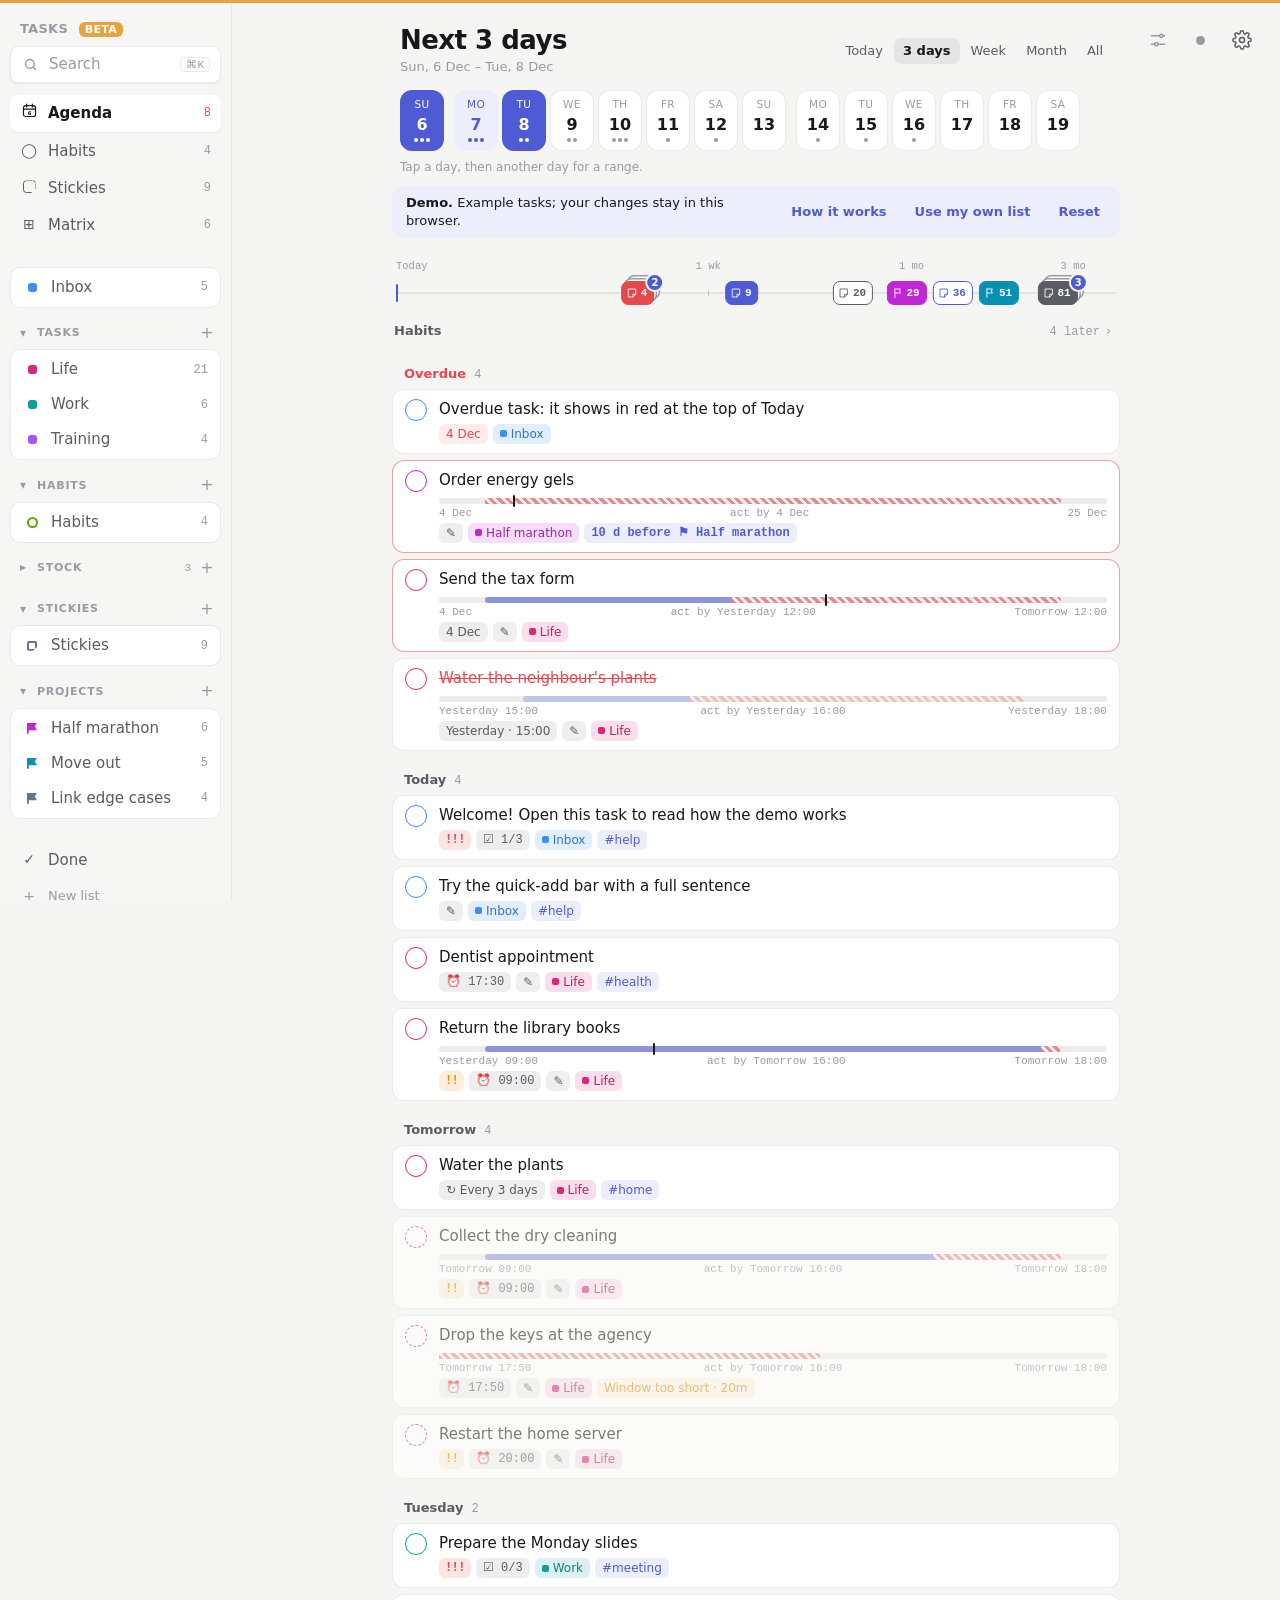
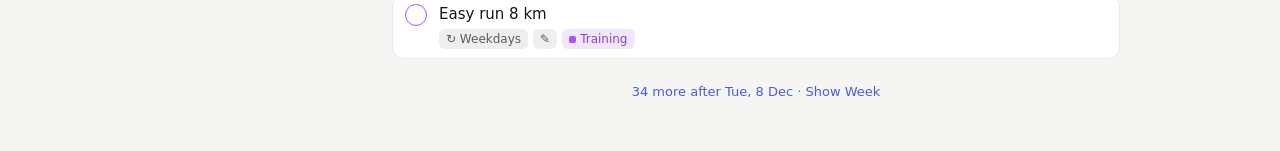
==== beta/index.html @ 31ac44e3 "Deploy beta 2026-10-17T10:36Z" ====
<!doctype html>
<html lang="en">
<head>
<meta charset="utf-8">
<meta name="viewport" content="width=device-width, initial-scale=1, maximum-scale=1, user-scalable=no, viewport-fit=cover, interactive-widget=resizes-content">
<title>Tasks</title>
<meta name="theme-color" content="#ffffff" media="(prefers-color-scheme: light)">
<meta name="theme-color" content="#111113" media="(prefers-color-scheme: dark)">
<meta name="apple-mobile-web-app-capable" content="yes">
<meta name="apple-mobile-web-app-status-bar-style" content="default">
<meta name="apple-mobile-web-app-title" content="Tasks beta">
<meta name="tasks-channel" content="beta">
<link rel="manifest" href="manifest.webmanifest">
<link rel="icon" href="icon.svg" type="image/svg+xml">
<link rel="apple-touch-icon" href="icon-180.png">
<script>try { const t = JSON.parse(localStorage.getItem('tasks.theme')); if (t === 'light' || t === 'dark') document.documentElement.dataset.theme = t; } catch {}</script>
<link rel="stylesheet" href="style.css">
</head>
<body>
<div class="app">
  <aside class="nav" id="nav"></aside>
  <main>
    <header class="top">
      <div class="titles">
        <button class="back-lists" id="backLists" hidden>‹ Lists</button>
        <button class="back-lists back-any" id="backSettings" hidden>‹ Back</button>
        <h1 id="viewTitle">Agenda</h1>
        <div class="sub" id="viewSub"></div>
      </div>
      <div class="view-tools" id="viewTools"></div>
      <div class="top-actions">
        <button class="icon-btn pv" id="optsBtn" title="View options" aria-label="View options" aria-haspopup="dialog" aria-expanded="false"><svg viewBox="0 0 24 24" width="20" height="20" fill="none" stroke="currentColor" stroke-width="1.8" stroke-linecap="round" stroke-linejoin="round"><path d="M4 7h10M18 7h2M4 17h4M12 17h8"/><circle cx="16" cy="7" r="2"/><circle cx="10" cy="17" r="2"/></svg></button>
        <button class="icon-btn sync" id="syncBtn" title="Sync now" aria-label="Sync"><span class="dot"></span></button>
        <button class="icon-btn" id="settingsBtn" title="Settings" aria-label="Settings">
          <svg viewBox="0 0 24 24" width="20" height="20" fill="none" stroke="currentColor" stroke-width="1.8" stroke-linecap="round"><circle cx="12" cy="12" r="3"/><path d="M19.4 15a1.7 1.7 0 0 0 .3 1.8l.1.1a2 2 0 1 1-2.8 2.8l-.1-.1a1.7 1.7 0 0 0-1.8-.3 1.7 1.7 0 0 0-1 1.5V21a2 2 0 1 1-4 0v-.1a1.7 1.7 0 0 0-1.1-1.5 1.7 1.7 0 0 0-1.8.3l-.1.1a2 2 0 1 1-2.8-2.8l.1-.1a1.7 1.7 0 0 0 .3-1.8 1.7 1.7 0 0 0-1.5-1H3a2 2 0 1 1 0-4h.1a1.7 1.7 0 0 0 1.5-1.1 1.7 1.7 0 0 0-.3-1.8l-.1-.1a2 2 0 1 1 2.8-2.8l.1.1a1.7 1.7 0 0 0 1.8.3h0a1.7 1.7 0 0 0 1-1.5V3a2 2 0 1 1 4 0v.1a1.7 1.7 0 0 0 1 1.5 1.7 1.7 0 0 0 1.8-.3l.1-.1a2 2 0 1 1 2.8 2.8l-.1.1a1.7 1.7 0 0 0-.3 1.8v0a1.7 1.7 0 0 0 1.5 1H21a2 2 0 1 1 0 4h-.1a1.7 1.7 0 0 0-1.5 1z"/></svg>
        </button>
      </div>
      <div class="day-strip" id="dayStrip" hidden></div>
      <div class="view-opts" id="viewOpts" role="dialog" aria-label="View options" hidden></div>
    </header>
    <div class="demo-bar" id="demoBar" hidden>
      <span class="grow"><b>Demo.</b> Example tasks; your changes stay in this browser.</span>
      <button type="button" id="demoHelp">How it works</button>
      <button type="button" id="demoConnect">Use my own list</button>
      <button type="button" id="demoReset">Reset</button>
    </div>
    <section class="list" id="list"></section>
    <!-- Settings page (story S9): one scroll, grouped cards; it replaced the settings sheet. -->
    <section class="settings-page" id="settings" hidden>
      <form id="settingsForm" autocomplete="off">
        <div class="set-group">
          <h2>Appearance</h2>
          <div class="set-card"><div class="set-row"><span>Theme</span>
            <div class="prio-pick" id="themePick">
              <button type="button" data-theme="auto">Auto</button>
              <button type="button" data-theme="light">Light</button>
              <button type="button" data-theme="dark">Dark</button>
            </div></div></div>
        </div>
        <div class="set-group">
          <h2>GitHub connection</h2>
          <div class="set-card">
            <div class="fields">
              <label><span>Token</span><input id="sToken" type="password" placeholder="github_pat_…" autocomplete="off"></label>
              <label><span>Repository</span><input id="sRepo" placeholder="owner/repo"></label>
              <label><span>Branch</span><input id="sBranch" placeholder="main"></label>
              <label><span>File</span><input id="sPath" placeholder="Tasks.md"></label>
            </div>
            <button type="submit" class="set-row set-save">Save and sync</button>
          </div>
          <p class="muted small" id="sStatus"></p>
          <p class="set-foot">A fine-grained token with <b>Contents: Read and write</b> on one repository. It stays in this browser. <button type="button" class="link" id="sHelp">Setup steps ›</button></p>
        </div>
        <div class="set-group">
          <h2>Help</h2>
          <div class="set-card"><button type="button" class="set-row" id="sHowTo"><span>How it works</span><span class="set-note">Views, quick add, file format, reminders ›</span></button></div>
        </div>
        <div class="set-group">
          <h2>Maintenance</h2>
          <div class="set-card"><button type="button" class="set-row" id="clearDoneBtn"><span>Clear done tasks older than 30 days</span></button></div>
        </div>
        <div class="set-group">
          <h2>Beta features</h2>
          <div class="set-card" id="flagList"></div>
          <p class="set-foot">Switches for features in test. They stay in this browser.</p>
        </div>
        <div class="set-group">
          <h2>About</h2>
          <div class="set-card"><div class="set-row"><span>Version</span><span class="set-note mono"><span id="appVersion">beta · 2026-10-17 12:36 · 1cccd76</span></span></div></div>
        </div>
      </form>
    </section>
    <!-- How it works (story S6): a page since 2026-10-10; the dialog with a blurred backdrop lagged on the iPhone. -->
    <section class="help-page" id="help" hidden>
    <p>Tasks is a small task app built on one markdown file in a GitHub repository. It has no server and no account: the page talks to GitHub directly. Phone reminders come from a GitHub Action and <a href="https://ntfy.sh" target="_blank" rel="noopener">ntfy</a>, a free push service.</p>

    <h3>The demo</h3>
    <p>Without a token, the app shows example tasks. Each task shows one feature, and some explain it in their notes. Your changes stay in this browser. The demo starts again each day, or at once with Reset.</p>
    <ul>
      <li><b>Views.</b> Agenda and Matrix (urgent × important). Agenda shows Today, 3 days, Week, Month or All; tap a day of the strip to see that day, then a later day for a range. Each list also has List, Board, Lanes and Matrix views, with sections.</li>
      <li><b>Quick add.</b> Type a sentence: <code>Call the bank tomorrow 9am every week #money !1 @Life</code>. The parser reads dates, times, repeats, tags, priority and the list, in English or French.</li>
      <li><b>Repeats.</b> <code>day</code>, <code>weekday</code>, <code>week</code>, <code>month</code>, <code>year</code>, <code>3d</code>, <code>2w</code>, <code>mon,thu</code>, <code>1mon</code> (first Monday), <code>-1fri</code> (last Friday), <code>1wd</code> (first office day of the month, Monday to Friday). A deadline <code>by:</code> moves with the date. Completing a repeating task moves it to its next date.</li>
      <li><b>Tasks.</b> Notes, checklists, priority, tags, and an In progress state.</li>
      <li><b>Keyboard.</b> <kbd>n</kbd> adds a task, <kbd>1</kbd>–<kbd>4</kbd> change the view, the arrows move through the open panel.</li>
    </ul>

    <h3>The file format</h3>
    <p>Each <code>## heading</code> is a list, and each <code>### heading</code> is a section. One task per line, every token optional except the title:</p>
    <pre>- [ ] Title due:2026-10-20 at:18:00 every:week !1 #tag ^id
  A note line, indented by two spaces
  - [ ] A checklist item</pre>
    <p>A done task reads <code>- [x] … done:2026-10-20</code>, a task in progress reads <code>- [/] …</code>. You can edit the file by hand, in Obsidian, or with an AI agent: the app keeps every line it does not change.</p>
    <p>A heading can end with a type. <code>## Habits ~habits</code> is a habits list: each habit repeats, a missed one never goes overdue, <code>streak:5</code> counts the check-ins in a row and a note line <code>✓ 2026-10-19 2026-10-20</code> logs them (<code>streak:off</code> keeps only the reminder). <code>## Groceries ~stock</code> is a stock list: open = to buy, checked = in stock.</p>
    <p>The sliders button at the top right opens View options: group a list by section, tag, priority or date, sort it, show empty sections and the tasks done this week, hide chips and the create buttons (the search ⌘K still creates tasks, lists and sections), show note lines, set the density. The address bar keeps the view, so a reload or a link opens the same list or task (<code>#list/work/board</code>, <code>#agenda/week</code>).</p>

    <h3>Use your own list</h3>
    <ol>
      <li>Create a <b>private</b> repository on GitHub, for example <code>my-tasks</code>.</li>
      <li>Add a file <code>Tasks.md</code> at its root. Start from the <a href="demo.md" target="_blank" rel="noopener">demo file</a>, or from one line: <code>## Inbox</code>.</li>
      <li>Create a <a href="https://github.com/settings/personal-access-tokens/new" target="_blank" rel="noopener">fine-grained token</a>. Under Repository access, pick <b>Only select repositories</b> and choose that one repository. Under Permissions, set <b>Contents: Read and write</b>.</li>
      <li>Open Settings here. Paste the token, then type <code>owner/my-tasks</code>, the branch <code>main</code> and the file <code>Tasks.md</code>.</li>
    </ol>
    <p>The token stays in this browser and goes only to GitHub. Each change is one commit in your repository, so you keep the full history. On a phone, use Share → Add to Home Screen to install the app.</p>

    <h3>Phone reminders</h3>
    <p>A task with a time sends a notification at that time. A task with a date and no time shows in a morning digest at 08:00. Set them up once:</p>
    <ol>
      <li>Install the ntfy app on your phone. Subscribe to a long random topic name, such as <code>tasks-7f3a91c2e8</code>. Anyone who knows the name can read it, so keep it secret.</li>
      <li>Copy the folder <a href="https://github.com/alexisdelabre/tasks/tree/main/reminders" target="_blank" rel="noopener"><code>reminders/</code></a> of the code repository into your repository. Move <code>reminders/tasks-reminders.yml</code> to <code>.github/workflows/</code>.</li>
      <li>In your repository, open Settings → Secrets and variables → Actions. Add the secret <code>NTFY_TOPIC</code> with your topic name.</li>
    </ol>
    <p>The Action runs after each change to <code>Tasks.md</code> and every 6 hours. It schedules each reminder in ntfy up to 3 days ahead. Change the time zone and the digest hour in the workflow file.</p>

    <h3>Code</h3>
    <p>The code is public at <a href="https://github.com/alexisdelabre/tasks" target="_blank" rel="noopener">github.com/alexisdelabre/tasks</a>: static files, no build. Fork it to host your own copy on GitHub Pages.</p>
    </section>
    <form class="add" id="addForm" autocomplete="off">
      <div class="add-row">
        <span class="plus">+</span>
        <input id="addInput" placeholder="Add a task…" enterkeyhint="done">
        <button type="submit" class="add-go" id="addGo" aria-label="Add">↵</button>
      </div>
      <div class="chips preview" id="addPreview"></div>
    </form>
    <nav class="tabbar" id="tabbar" aria-label="Views"></nav>
    <button class="fab" id="fab" aria-label="Search" title="Search (/ or ⌘K)"><svg viewBox="0 0 24 24" width="22" height="22" fill="none" stroke="currentColor" stroke-width="2.2" stroke-linecap="round"><circle cx="11" cy="11" r="7"/><path d="m20 20-3.5-3.5"/></svg></button>
  </main>
</div>

<!-- Command palette (story L25, round 1 choice B): one search over every list; on the phone the round button opens it. -->
<dialog id="palette" class="palette" aria-label="Search">
  <div class="pal-head"><svg viewBox="0 0 24 24" width="18" height="18" fill="none" stroke="currentColor" stroke-width="2.2" stroke-linecap="round"><circle cx="11" cy="11" r="7"/><path d="m20 20-3.5-3.5"/></svg><input id="palInput" placeholder="Search tasks and lists" autocomplete="off" autocapitalize="off" spellcheck="false" enterkeyhint="go"><button type="button" class="pal-cancel" id="palCancel">Cancel</button></div>
  <div class="pal-list" id="palList" role="listbox"></div>
  <div class="pal-foot"><span><kbd>↑</kbd><kbd>↓</kbd> move</span><span><kbd>↵</kbd> open</span><span><kbd>esc</kbd> close</span><span class="grow"></span><span>Done tasks come last</span></div>
</dialog>
<dialog id="sheet" class="sheet">
  <form method="dialog" id="sheetForm">
    <div class="sheet-nav">
      <button type="submit" value="save" class="back">‹ Back</button>
      <span class="grow"></span>
      <button type="submit" value="save" class="x" aria-label="Close" title="Close (Esc)">×</button>
    </div>
    <div class="sheet-head">
      <button type="button" class="check big" id="sheetCheck" aria-label="Complete"></button>
      <textarea id="fTitle" rows="1" class="title-input" placeholder="Task"></textarea>
    </div>
    <textarea id="fNotes" rows="4" placeholder="Notes"></textarea>
    <div class="checklist" id="fChecklist"></div>
    <div class="fields" id="dlBlock" hidden>
      <label id="byRow"><span>Deadline</span><div class="by-in"><input type="date" id="fBy" aria-label="Deadline date"><input type="time" id="fByAt" aria-label="Deadline time"></div></label>
      <div id="linkRows" class="link-rows" aria-label="Links"></div>
      <label id="firmRow"><span>Type</span><div class="prio-pick" id="fFirm"><button type="button" data-f="1">Firm</button><button type="button" data-f="0">Best effort</button></div></label>
      <label id="marginRow"><span>Margin</span><div class="prio-pick" id="fMargin"></div></label>
      <label id="estRow"><span>Estimate</span><div class="prio-pick" id="fEst"></div></label>
      <p class="lead-hint" id="winHint"></p>
    </div>
    <details class="more" id="moreFields">
    <summary>Details: date, reminder, repeat, list, section</summary>
    <div class="quick-dates">
      <button type="button" data-date="0">Today</button>
      <button type="button" data-date="1">Tomorrow</button>
      <button type="button" data-date="nextweek">Next week</button>
      <button type="button" data-date="">No date</button>
    </div>
    <div class="fields">
      <label id="startRow"><span>Date</span><input type="date" id="fDue"></label>
      <label><span>Reminder</span><input type="time" id="fAt"></label>
      <label id="fixedRow"><span>Start</span><div class="prio-pick" id="fFixed"><button type="button" data-x="0">Anytime</button><button type="button" data-x="1">Not before</button><small class="row-hint" id="fFixedHint"></small></div></label>
      <label><span>Repeat</span>
        <select id="fEvery">
          <option value="">Never</option><option value="day">Daily</option><option value="weekday">Weekdays</option>
          <option value="week">Weekly</option><option value="2w">Every 2 weeks</option><option value="month">Monthly</option>
          <option value="year">Yearly</option><option value="custom">Custom…</option>
        </select>
      </label>
      <label class="custom-every" id="customEveryRow" hidden><span>Rule</span><input id="fEveryCustom" placeholder="3d · mon,thu · 1mon · -1fri · 1wd"></label>
      <label><span>List</span><select id="fList"></select></label>
      <label><span>Section</span><select id="fGroup"></select></label>
      <label id="streakRow" hidden><span>Streak</span>
        <div class="prio-pick" id="fStreak"><button type="button" data-on="1">Count</button><button type="button" data-on="0">Reminder only</button></div>
      </label>
      <label><span>Status</span>
        <div class="prio-pick" id="fState"><button type="button" data-s="0">To do</button><button type="button" data-s="1">In progress</button></div>
      </label>
      <label><span>Priority</span>
        <div class="prio-pick" id="fPrio">
          <button type="button" data-p="1" class="p1">High</button><button type="button" data-p="2" class="p2">Med</button>
          <button type="button" data-p="3" class="p3">Low</button><button type="button" data-p="0">None</button>
        </div>
      </label>
      <label><span>Tags</span><input id="fTags" placeholder="admin, money"></label>
    </div>
    </details>
    <div class="sheet-foot">
      <button type="button" class="danger" id="deleteBtn">Delete</button>
      <span class="grow"></span>
      <button type="submit" class="primary save-btn" value="save">Done</button>
      <button type="button" class="primary complete-btn" id="completeBtn">Mark as done ✓</button>
    </div>
  </form>
</dialog>

<dialog id="newList" class="sheet new-list">
  <form method="dialog">
    <h2>New list</h2>
    <input id="nlName" class="nl-name" placeholder="List name" autocomplete="off" enterkeyhint="done">
    <div class="nl-types" id="nlTypes"></div>
    <div class="sheet-foot"><span class="grow"></span><button type="submit" value="cancel">Cancel</button><button type="submit" class="primary" value="create">Create</button></div>
  </form>
</dialog>

<div class="toast" id="toast" role="status" hidden><span class="tic" id="toastIcon"></span><div class="ttx"><div class="ta" id="toastText"></div><div class="tb" id="toastDetail"></div></div><button id="toastUndo">Undo</button><span class="tbar" id="toastBar"></span></div>

<script type="module" src="app.js"></script>
</body>
</html>
---- beta/style.css ----
:root {
  --bg: #ffffff;
  --bg2: #f6f6f4;
  --bg3: #ececea;
  --ink: #18181b;
  --ink2: #5b5b63;
  --ink3: #9a9aa2;
  --line: #e8e8e6;
  --accent: #4f5bd5;
  --accent-soft: #eceefc;
  --red: #e5484d;
  --red-soft: #fdecec;
  --amber: #e2900b;
  --amber-soft: #fdf3e2;
  --blue: #3e8ef7;
  --green: #2f9e5b;
  --shadow: 0 10px 40px rgba(20, 20, 30, .14), 0 2px 8px rgba(20, 20, 30, .06);
  --r: 12px;
  --mono: ui-monospace, "SF Mono", Menlo, monospace;
  --glass: rgba(255, 255, 255, .72);
  --glass-edge: rgba(0, 0, 0, .08);
  --glass-hi: rgba(0, 0, 0, .06);
  /* Task tiles (Visual Language, variant X): each task is a --surf tile with a thin --bd border on the --well page. List color lives only in the circle and the list chip. */
  --well: #f5f5f4; --surf: #ffffff; --bd: rgba(24, 24, 27, .09); --chip: rgba(24, 24, 27, .07); --hov: color-mix(in srgb, var(--ink) 6%, var(--surf));
  color-scheme: light dark;
}
/* Theme: Auto follows the system; the Appearance switch in settings sets data-theme="light" or "dark" on <html>. */
:root[data-theme="light"] { color-scheme: light; }
@media (prefers-color-scheme: dark) {
  :root:not([data-theme="light"]) {
    --bg: #111113; --bg2: #19191c; --bg3: #232327; --ink: #ededef; --ink2: #a6a6ad; --ink3: #6b6b73; --line: #26262b;
    --accent: #8b93ff; --accent-soft: #23253f; --red: #ff6b6f; --red-soft: #3a1d1f; --amber: #f5b13d; --amber-soft: #3a2c14;
    --shadow: 0 10px 40px rgba(0, 0, 0, .5);
    --glass: rgba(36, 36, 40, .66); --glass-edge: rgba(255, 255, 255, .12); --glass-hi: rgba(255, 255, 255, .1);
    --well: #111113; --surf: #1b1b1e; --bd: rgba(237, 237, 239, .11); --chip: rgba(237, 237, 239, .1); --hov: color-mix(in srgb, var(--ink) 10%, var(--surf));
  }
}
:root[data-theme="dark"] {
    --bg: #111113; --bg2: #19191c; --bg3: #232327; --ink: #ededef; --ink2: #a6a6ad; --ink3: #6b6b73; --line: #26262b;
    --accent: #8b93ff; --accent-soft: #23253f; --red: #ff6b6f; --red-soft: #3a1d1f; --amber: #f5b13d; --amber-soft: #3a2c14;
    --shadow: 0 10px 40px rgba(0, 0, 0, .5);
    --glass: rgba(36, 36, 40, .66); --glass-edge: rgba(255, 255, 255, .12); --glass-hi: rgba(255, 255, 255, .1);
    --well: #111113; --surf: #1b1b1e; --bd: rgba(237, 237, 239, .11); --chip: rgba(237, 237, 239, .1); --hov: color-mix(in srgb, var(--ink) 10%, var(--surf));
  color-scheme: dark;
}
* { box-sizing: border-box; }
html, body { margin: 0; height: 100%; }
/* No zoom (story V28): no double-tap zoom; the pinch is blocked in app.js. */
html { touch-action: manipulation; }
/* Hover only where a real pointer hovers (story V30): on a touch screen, iOS keeps :hover on the last tapped or scrolled row. */
body {
  background: var(--well); color: var(--ink);
  font: 15px/1.4 -apple-system, BlinkMacSystemFont, "Inter", "Segoe UI", system-ui, sans-serif;
  -webkit-font-smoothing: antialiased; -webkit-tap-highlight-color: transparent;
}
button { font: inherit; color: inherit; background: none; border: 0; cursor: pointer; padding: 0; }
input, select, textarea { font: inherit; color: inherit; }
a { color: var(--accent); }

.app { display: grid; grid-template-columns: 232px 1fr; min-height: 100dvh; }
main { display: flex; flex-direction: column; min-width: 0; max-width: 760px; width: 100%; margin: 0 auto; position: relative; }

/* ---------- nav ---------- */
.nav { background: var(--bg2); border-right: 1px solid var(--line); padding: 20px 10px; display: flex; flex-direction: column; gap: 2px; position: sticky; top: 0; height: 100dvh; overflow-y: auto; }
.nav .brand { font-weight: 650; font-size: 13px; letter-spacing: .02em; color: var(--ink3); text-transform: uppercase; padding: 0 10px 10px; }
.nav .sep { height: 1px; background: var(--line); margin: 10px 10px; }
.nav button { display: flex; align-items: center; gap: 10px; padding: 7px 10px; border-radius: 8px; text-align: left; color: var(--ink2); white-space: nowrap; }
@media (hover: hover) { .nav button:hover { background: var(--bg3); } }
.nav button.on { background: var(--bg); color: var(--ink); font-weight: 560; box-shadow: 0 1px 2px rgba(0,0,0,.06); }
.nav .ico { width: 18px; text-align: center; flex: none; font-size: 14px; }
.nav .swatch { width: 9px; height: 9px; border-radius: 3px; margin: 0 4.5px; flex: none; }
.nav .count { margin-left: auto; font: 12px var(--mono); color: var(--ink3); }
.nav .count.late { color: var(--red); }
.nav .newlist { color: var(--ink3); font-size: 13px; }
/* Desktop add button (variant B): a quiet white tile under the brand; the floating button is phone-only. */
.nav .add-task { background: var(--surf); border: 1px solid var(--bd); box-shadow: 0 1px 2px rgba(0,0,0,.05); color: var(--ink); font-weight: 560; margin-bottom: 10px; }
@media (hover: hover) { .nav .add-task:hover { background: var(--hov); } }
.nav .add-task .ico { color: var(--accent); font-size: 17px; line-height: 1; }
.nav .add-task kbd { margin-left: auto; font: 11px var(--mono); color: var(--ink3); border: 1px solid var(--bd); border-radius: 4px; padding: 0 5px; }

/* ---------- header ---------- */
.top { display: flex; align-items: center; gap: 6px; padding: 26px 24px 10px; position: sticky; top: 0; background: var(--well); z-index: 5; }
.titles { flex: 1; min-width: 0; }
.top-actions { display: flex; align-items: center; gap: 6px; }
/* Computer: sync and settings sit at the right edge of the window in every view; in a list, the title and the view switch sit in the center of the column. */
@media (min-width: 761px) {
  .top-actions { position: fixed; top: 22px; right: 20px; z-index: 7; }
  /* The divider sits on the center line: a longer title grows to the left, the view switch never moves. */
  main.centered .top { display: grid; grid-template-columns: minmax(0, 1fr) minmax(0, 1fr); column-gap: 0; align-items: center; }
  main.centered .titles { text-align: right; padding-right: 16px; }
  main.centered .view-tools { justify-content: flex-start; padding-left: 16px; border-left: 1px solid var(--bd); align-self: stretch; }
  main.centered .day-strip { grid-column: 1 / -1; }
  /* A list with no view switch (stock, habits, stickies): title and subtitle sit in the middle, no divider. */
  main.centered.no-tools .top { grid-template-columns: minmax(0, 1fr); }
  main.centered.no-tools .titles { text-align: center; padding-right: 0; }
}
h1 { font-size: 26px; line-height: 1.15; margin: 0; font-weight: 700; letter-spacing: -.02em; }
.sub { color: var(--ink3); font-size: 13px; margin-top: 2px; }
.icon-btn { width: 36px; height: 36px; border-radius: 10px; display: grid; place-items: center; color: var(--ink2); }
@media (hover: hover) { .icon-btn:hover { background: var(--bg2); } }
.sync .dot { width: 9px; height: 9px; border-radius: 50%; background: var(--green); transition: background .2s; }
.sync.pending .dot { background: var(--amber); animation: pulse 1s infinite; }
.sync.error .dot { background: var(--red); }
.sync.off .dot { background: var(--ink3); }
@keyframes pulse { 50% { opacity: .35; } }

/* ---------- list ---------- */
.list { flex: 1; padding: 4px 16px 32px; }
.group { margin-top: 14px; }
.group-h { display: flex; align-items: baseline; gap: 8px; padding: 6px 12px; font-size: 13px; font-weight: 620; color: var(--ink2); }
.group-h .n { font: 12px var(--mono); color: var(--ink3); font-weight: 400; }
.group-h.late { color: var(--red); }
.group-h .swatch { width: 8px; height: 8px; border-radius: 3px; align-self: center; }
.empty { text-align: center; color: var(--ink3); padding: 60px 20px; }
.empty .big { font-size: 34px; margin-bottom: 8px; }

.rows { display: flex; flex-direction: column; gap: 6px; }
.task { display: flex; gap: 12px; align-items: flex-start; padding: 9px 12px; cursor: pointer; position: relative; transition: background .12s; background: var(--surf); border: 1px solid var(--bd); border-radius: 12px; }
@media (hover: hover) { .rows .task:hover { background: var(--hov); } }
.check { flex: none; width: 22px; height: 22px; border-radius: 50%; border: 1.8px solid var(--ink3); margin-top: 0; display: grid; place-items: center; transition: transform .12s, background .15s; position: relative; }
.check::after { content: ""; position: absolute; inset: -9px; }
@media (hover: hover) { .check:hover { transform: scale(1.08); } }
.check.p1 { border-color: var(--red); background: var(--red-soft); }
.check.p2 { border-color: var(--amber); background: var(--amber-soft); }
.check.p3 { border-color: var(--blue); }
/* In a task row the circle shows the list; the priority is the ! chip. The edit sheet keeps the priority colors. */
.task .check { border-color: var(--lc, var(--ink3)); background: none; }
/* In progress (- [/]): the circle is half filled. */
.task .check.doing { background: conic-gradient(var(--lc, var(--ink3)) 0 50%, transparent 0); }
.check.on { background: var(--ink3); border-color: var(--ink3); }
.check.on::before, .check.popping::before { content: ""; width: 10px; height: 5px; border-left: 2px solid #fff; border-bottom: 2px solid #fff; transform: rotate(-45deg) translate(1px, -1px); }
.check.popping { background: var(--lc, var(--green)); border-color: var(--lc, var(--green)); animation: check-pop .35s cubic-bezier(.34,1.56,.64,1); }
.check.big { width: 26px; height: 26px; margin-top: 4px; }
.body { flex: 1; min-width: 0; }
.ttl { word-wrap: break-word; }
.task.done .ttl { color: var(--ink3); text-decoration: line-through; }
.task.leaving { opacity: 0; transform: translateX(14px); transition: opacity .25s, transform .25s; }
.meta { display: flex; flex-wrap: wrap; gap: 5px; margin-top: 4px; }
.meta:empty { display: none; }

.chip { display: inline-flex; align-items: center; gap: 4px; font-size: 12px; line-height: 1; padding: 4px 7px; border-radius: 6px; background: var(--chip); color: var(--ink2); white-space: nowrap; }
.chip.late { color: var(--red); background: var(--red-soft); }
.chip.today { color: var(--green); }
.chip.prio { font-family: var(--mono); font-weight: 700; letter-spacing: -.05em; padding-inline: 6px; color: var(--pc); background: color-mix(in srgb, var(--pc) 15%, transparent); }
.chip.prio.p1 { --pc: var(--red); } .chip.prio.p2 { --pc: var(--amber); } .chip.prio.p3 { --pc: var(--blue); }
.chip.lchip { color: color-mix(in srgb, var(--lc) 78%, var(--ink)); background: color-mix(in srgb, var(--lc) 15%, transparent); }
.chip.lchip .swatch { width: 7px; height: 7px; border-radius: 2px; }
.chip.tag { color: var(--accent); background: var(--accent-soft); }
.chip.mono { font-family: var(--mono); }

/* ---------- add bar ---------- */
/* Most tasks arrive through Claude, so the bar stays hidden behind a floating button. */
.fab { position: fixed; right: max(20px, calc((100vw - 992px) / 2 + 20px)); bottom: calc(20px + env(safe-area-inset-bottom)); z-index: 20; width: 48px; height: 48px; border-radius: 16px; background: var(--accent); color: #fff; font-size: 26px; font-weight: 300; line-height: 1; display: grid; place-items: center; box-shadow: 0 6px 20px rgba(20,20,30,.22); transition: transform .12s; }
.fab:active { transform: scale(.94); }
.fab[hidden] { display: none; }
@media (min-width: 761px) { .fab { display: none; } }
.add:not(.open) { display: none; }
.add { position: sticky; bottom: 0; padding: 10px 16px calc(14px + env(safe-area-inset-bottom)); background: linear-gradient(to bottom, transparent, var(--well) 22%); }
.add-row { display: flex; align-items: center; gap: 8px; background: var(--bg); border: 1px solid var(--line); border-radius: 14px; padding: 4px 6px 4px 14px; box-shadow: 0 4px 18px rgba(20,20,30,.07); }
.add-row:focus-within { border-color: var(--accent); box-shadow: 0 0 0 3px var(--accent-soft); }
.plus { color: var(--accent); font-size: 20px; font-weight: 300; line-height: 1; }
#addInput { flex: 1; border: 0; outline: 0; background: transparent; padding: 10px 0; font-size: 16px; min-width: 0; }
.add-go { width: 34px; height: 34px; border-radius: 10px; background: var(--accent); color: #fff; font-size: 15px; opacity: 0; pointer-events: none; transition: opacity .15s; }
.add.has .add-go { opacity: 1; pointer-events: auto; }
.preview { padding: 6px 4px 0; display: flex; flex-wrap: wrap; gap: 5px; min-height: 0; }
.preview:empty { display: none; }
.preview .chip { background: var(--accent-soft); color: var(--accent); }

/* ---------- sheet ---------- */
dialog.sheet { overflow-y: auto; overscroll-behavior: contain; border: 0; padding: 0; border-radius: 18px; width: min(520px, calc(100vw - 24px)); background: var(--bg); color: var(--ink); box-shadow: var(--shadow); max-height: calc(100dvh - 40px); }
dialog.sheet::backdrop { background: rgba(10, 10, 20, .28); backdrop-filter: blur(2px); }
dialog.sheet form { padding: 18px 18px 14px; display: flex; flex-direction: column; gap: 12px; }
dialog h2 { margin: 0; font-size: 18px; }
.sheet-head { display: flex; gap: 12px; align-items: flex-start; }
.title-input { flex: 1; border: 0; outline: 0; resize: none; font-size: 19px; font-weight: 600; background: transparent; padding: 4px 0; line-height: 1.35; overflow: hidden; }
.quick-dates { display: flex; gap: 6px; flex-wrap: wrap; }
.quick-dates button, .prio-pick button, .sheet-foot button:not(.primary):not(.danger) { padding: 6px 10px; border-radius: 8px; background: var(--bg2); font-size: 13px; color: var(--ink2); }
@media (hover: hover) { .quick-dates button:hover, .prio-pick button:not(:disabled):hover { background: var(--bg3); } }
.quick-dates button.on, .prio-pick button.on { background: var(--accent-soft); color: var(--accent); font-weight: 560; }
.prio-pick button.p1.on { background: var(--red-soft); color: var(--red); }
.prio-pick button.p2.on { background: var(--amber-soft); color: var(--amber); }
.prio-pick { display: flex; gap: 4px; flex-wrap: wrap; }
.fields { display: flex; flex-direction: column; border: 1px solid var(--line); border-radius: var(--r); overflow: hidden; }
.fields label { display: flex; align-items: center; gap: 10px; padding: 8px 12px; min-height: 44px; }
.fields label + label { border-top: 1px solid var(--line); }
.fields label > span { width: 76px; flex: none; font-size: 13px; color: var(--ink3); }
.fields input, .fields select { flex: 1; min-width: 0; border: 0; outline: 0; background: transparent; font-size: 15px; padding: 4px 0; }
.fields label[hidden], .fields[hidden] { display: none; } /* .fields sets display: flex, which beats the hidden attribute */
#fNotes { border: 1px solid var(--line); border-radius: var(--r); padding: 10px 12px; outline: 0; resize: vertical; background: transparent; font-size: 14px; }
#fNotes:focus, .fields:focus-within { border-color: color-mix(in srgb, var(--accent) 45%, var(--line)); }
.checklist .x { color: var(--ink3); font-size: 18px; padding: 0 6px; opacity: .5; }
@media (hover: hover) { .checklist .x:hover { opacity: 1; color: var(--red); } }
.add-item { border: 0; outline: 0; background: transparent; padding: 6px 2px 6px 30px; font-size: 14px; }
dialog .check:focus, button:focus:not(:focus-visible) { outline: none; }
.checklist { display: flex; flex-direction: column; gap: 2px; }
.checklist .item { display: flex; gap: 10px; align-items: center; padding: 5px 2px; cursor: pointer; font-size: 14px; }
.checklist .item .check { width: 18px; height: 18px; border-radius: 5px; }
.checklist .item.on span { color: var(--ink3); text-decoration: line-through; }
.sheet-foot { display: flex; align-items: center; gap: 8px; padding-top: 2px; }
.grow { flex: 1; }
.primary { background: var(--accent); color: #fff; padding: 9px 18px; border-radius: 10px; font-weight: 600; }
.danger { color: var(--red); padding: 9px 6px; font-size: 14px; }
.muted { color: var(--ink2); font-size: 14px; margin: 0; }
.small { font-size: 12px; }

/* ---------- toast ---------- */
.toast { position: fixed; top: 16px; right: 16px; z-index: 50; width: min(320px, calc(100vw - 32px)); display: flex; align-items: center; gap: 10px; padding: 10px 8px 13px 10px; border-radius: 16px; background: var(--glass); -webkit-backdrop-filter: blur(24px) saturate(1.8); backdrop-filter: blur(24px) saturate(1.8); border: .5px solid var(--glass-edge); box-shadow: 0 10px 30px rgba(0, 0, 0, .14), 0 1px 3px rgba(0, 0, 0, .06); color: var(--ink); animation: toast-in .22s ease-out; }
@keyframes toast-in { from { opacity: 0; transform: translateY(-6px); } }
.toast .tic { flex: none; width: 30px; height: 30px; border-radius: 50%; display: grid; place-items: center; background: var(--c); color: #fff; font-size: 15px; }
.toast .ttx { flex: 1; min-width: 0; }
.toast .ta { font-size: 14px; font-weight: 600; white-space: nowrap; overflow: hidden; text-overflow: ellipsis; }
.toast .tb { font-size: 12.5px; color: var(--ink2); white-space: nowrap; overflow: hidden; text-overflow: ellipsis; }
/* The countdown floats inside the card, rounded at both ends, so it never ends on a corner. */
.toast .tbar { position: absolute; left: 12px; right: 12px; bottom: 5px; height: 3px; border-radius: 2px; background: var(--c); opacity: .55; transform-origin: left; animation: toast-time 4.5s linear forwards; }
@keyframes toast-time { to { transform: scaleX(0); } }
@media (prefers-reduced-motion: reduce) { .toast, .toast .tbar { animation: none; } }
.toast[hidden] { display: none; }
.toast button { flex: none; position: relative; align-self: stretch; min-width: 64px; margin: -10px -8px -13px 0; padding: 0 14px; border-radius: 0 16px 16px 0; color: var(--accent); font-weight: 600; font-size: 15px; }
.toast button::after { content: ""; position: absolute; inset: -8px -4px -8px -10px; } /* a 44 pt touch target and more: the whole right end of the card */
@media (hover: hover) { .toast button:hover { background: var(--glass-hi); } }

/* ---------- phone tab bar (hidden on desktop) ---------- */
.tabbar { display: none; }
/* Phone Lists page (variant A): a tab like Agenda and Habits; a list opened from it shows « ‹ Lists » above its title. */
.back-lists { display: none; color: var(--accent); font-size: 17px; line-height: 24px; height: 28px; padding: 0 0 4px; margin-left: -2px; }
@media (max-width: 760px) { .back-lists:not([hidden]) { display: block; } }
#listsBody { display: flex; flex-direction: column; gap: 2px; }
#listsBody button { display: flex; align-items: center; gap: 12px; padding: 12px; border-radius: 12px; text-align: left; font-size: 16px; }
#listsBody button.on { background: var(--accent-soft); color: var(--accent); font-weight: 600; }
#listsBody .swatch { width: 11px; height: 11px; border-radius: 4px; flex: none; }
#listsBody .ico { width: 11px; text-align: center; color: var(--ink3); }
#listsBody .count { margin-left: auto; font: 13px var(--mono); color: var(--ink3); }
#listsBody .sep { height: 1px; background: var(--line); margin: 6px 12px; }
#listsBody .newlist { color: var(--accent); }

/* ---------- list views (stories V15-V20) ---------- */
main.wide { max-width: 1400px; }
:root { --col: color-mix(in srgb, var(--ink) 4%, transparent); }
.view-tools { display: flex; gap: 6px; align-items: center; }
.view-tools:empty { display: none; }
.modes { display: inline-flex; background: var(--chip); border-radius: 10px; padding: 2px; }
.modes button { width: 32px; height: 28px; border-radius: 8px; display: grid; place-items: center; color: var(--ink2); }
.modes button.on { background: var(--surf); color: var(--ink); box-shadow: 0 1px 2px rgba(0, 0, 0, .1); }
/* View options (story L8, variant G2): a wide, low panel of liquid glass under the header; the list shows through it.
   Eye toggles for what shows; segments for the choices. A greyed control keeps its place. */
.view-opts { position: absolute; top: calc(100% - 4px); left: 50%; transform: translateX(-50%); z-index: 20; width: min(820px, calc(100% - 32px)); display: grid; gap: 8px; padding: 12px 14px; border-radius: 18px;
  background: color-mix(in srgb, var(--surf) 44%, transparent); -webkit-backdrop-filter: blur(22px) saturate(1.8); backdrop-filter: blur(22px) saturate(1.8);
  border: 1px solid var(--glass-edge); box-shadow: 0 18px 50px rgba(20, 20, 30, .16), inset 0 1px 0 var(--glass-hi); animation: vopts-in .22s cubic-bezier(.2, .9, .3, 1.2); }
/* display: grid above beats the hidden attribute: hide it again, or the panel never closes. */
.view-opts[hidden] { display: none; }
@keyframes vopts-in { from { opacity: 0; transform: translateX(-50%) translateY(-6px) scale(.98); } }
@media (prefers-reduced-motion: reduce) { .view-opts { animation: none; } }
.vrow { display: flex; flex-wrap: wrap; align-items: center; gap: 6px 8px; }
.vlab { font: 600 11px var(--mono); letter-spacing: .07em; text-transform: uppercase; color: var(--ink3); margin: 0 2px 0 4px; }
.vsp { flex: 1; }
.vsegs { display: inline-flex; flex-wrap: wrap; background: var(--chip); border-radius: 9px; padding: 2px; }
.vsegs button { font-size: 12.5px; padding: 3px 9px; border-radius: 7px; color: var(--ink2); }
.vsegs button[aria-checked="true"] { background: var(--surf); color: var(--ink); font-weight: 600; box-shadow: 0 1px 2px rgba(0, 0, 0, .12); }
.vsegs button:disabled, .veye:disabled { opacity: .4; cursor: default; }
.veyes { gap: 2px 6px; }
.veye { display: inline-flex; align-items: center; gap: 6px; padding: 3px 8px 3px 3px; border-radius: 8px; font-size: 13.5px; color: var(--ink3); }
.veye .vi { width: 24px; height: 24px; border-radius: 7px; display: grid; place-items: center; }
.veye.on { color: var(--ink); }
.veye.on .vi { color: var(--accent); background: var(--accent-soft); }
@media (hover: hover) { .veye:not(:disabled):hover, .vsegs button:not(:disabled):not([aria-checked="true"]):hover { background: var(--hov); } }
/* The options button: accent while open, plus a dot when an option differs from the default. */
.pv { position: relative; }
.pv.dot::after { content: ""; position: absolute; top: 7px; right: 7px; width: 6px; height: 6px; border-radius: 50%; background: var(--accent); }
/* Phone: the same rows in a bottom sheet of glass, above the tab bar. */
@media (max-width: 760px) {
  .view-opts { position: fixed; top: auto; left: 8px; right: 8px; bottom: calc(var(--bar-top, 80px) + 8px); width: auto; transform: none; border-radius: 20px; padding: 14px; }
  @keyframes vopts-in { from { opacity: 0; transform: translateY(12px); } }
  .vsp { flex-basis: 100%; height: 0; }
}
/* Density (View options): Compact, Normal, Airy. */
body[data-density="0"] .task { padding-block: 5px; }
body[data-density="0"] .rows { gap: 4px; }
body[data-density="2"] .task { padding-block: 13px; }
body[data-density="2"] .rows { gap: 9px; }
.gtag { color: var(--accent); }
/* A second copy of a task with several tags. */
.task.ghost { opacity: .55; }
/* Story L30 (flag): the notes mark, the lines glyph at the top right of a tile. A 30 px square plus an invisible 6 px ring make a 42 px hover target; the negative margins keep the tile height. */
.nmark { flex: none; position: relative; width: 30px; height: 30px; margin: -4px -8px -4px -6px; display: grid; place-items: center; border-radius: 8px; color: var(--ink3); cursor: pointer; }
.nmark::before { content: ""; position: absolute; inset: -6px; }
.nmark:focus-visible { outline: 2px solid var(--accent); outline-offset: 0; }
.task.habit .nmark { margin-right: 0; }
/* The bubble: the dark bubble of the horizon line, 300 px wide, notes up to 8 lines. */
.nbub { display: none; position: absolute; top: calc(100% + 6px); right: -4px; z-index: 5; width: 300px; max-width: calc(100vw - 40px); padding: 8px 11px; border-radius: 12px; background: var(--ink); color: var(--bg); font: 500 12.5px/1.45 -apple-system, BlinkMacSystemFont, "Inter", system-ui, sans-serif; box-shadow: var(--shadow); pointer-events: none; text-align: left; cursor: default; }
.nmark.up .nbub { top: auto; bottom: calc(100% + 6px); }
.nbub b { display: block; font: 600 10.5px var(--mono); letter-spacing: .06em; text-transform: uppercase; opacity: .6; margin-bottom: 3px; }
.nbub span { display: block; overflow-wrap: anywhere; }
.nbub span + span { margin-top: 3px; }
.nbub i { display: block; margin-top: 5px; font-style: normal; opacity: .6; font-size: 11.5px; }
/* A hovered tile grows (scale), which makes it its own layer: lift it, or the next tiles paint over the bubble. */
.task:has(.nmark:hover), .task:has(.nmark:focus-visible) { z-index: 7; }
@media (hover: hover) { .nmark:hover { z-index: 6; background: var(--chip); color: var(--ink2); } .nmark:hover .nbub, .nmark:focus-visible .nbub { display: block; } }
.pv { color: var(--ink3); }
.pv.on { color: var(--accent); background: var(--accent-soft); }
.group-h.fold { width: 100%; text-align: left; cursor: pointer; }
.chev { display: inline-block; width: 12px; color: var(--ink3); transition: transform .15s; }
.sec.closed .chev { transform: rotate(-90deg); }
.add-sec { display: block; margin: 16px 12px 0; padding: 6px 0; color: var(--ink3); font-size: 13px; }
@media (hover: hover) { .add-sec:hover, .add-col:hover, .col-add:hover { color: var(--accent); } }
.npreview { font-size: 13px; line-height: 1.4; color: var(--ink3); margin-top: 4px; display: -webkit-box; -webkit-line-clamp: 2; -webkit-box-orient: vertical; overflow: hidden; }
.task.sel { border-color: color-mix(in srgb, var(--accent) 55%, transparent); box-shadow: 0 0 0 1px color-mix(in srgb, var(--accent) 55%, transparent); }
.task[draggable="true"] { cursor: grab; }
.task.dragging { opacity: .4; }
.over { outline: 2px dashed color-mix(in srgb, var(--accent) 55%, transparent); outline-offset: -2px; }
.board-tabs { display: none; }
.board { display: grid; grid-auto-flow: column; grid-auto-columns: minmax(250px, 1fr); gap: 12px; align-items: start; overflow-x: auto; padding-bottom: 8px; margin-top: 8px; }
.col { background: var(--col); border-radius: 14px; padding: 4px 8px 8px; min-width: 0; }
.col > .group-h { padding: 6px 4px; }
.col-add { margin-left: auto; color: var(--ink3); font-size: 18px; line-height: 1; padding: 0 4px; }
.col .rows { min-height: 48px; }
.drop-hint { border: 1.5px dashed var(--bd); border-radius: 12px; padding: 12px; text-align: center; color: var(--ink3); font-size: 12px; }
.add-col { align-self: start; color: var(--ink3); font-size: 13px; padding: 12px; border: 1.5px dashed var(--bd); background: transparent; }
.lanes-wrap { overflow-x: auto; margin-top: 8px; padding-bottom: 8px; }
.lanes { display: grid; grid-template-columns: 110px repeat(var(--cols), minmax(220px, 1fr)); gap: 8px; min-width: 780px; }
.lane-h { font-size: 12px; font-weight: 620; color: var(--ink3); text-transform: uppercase; letter-spacing: .04em; padding: 2px 6px; }
.lane-name { font-size: 13px; font-weight: 620; color: var(--ink2); padding: 10px 6px; overflow-wrap: anywhere; }
.cell { background: var(--col); border-radius: 12px; padding: 6px; display: flex; flex-direction: column; gap: 6px; min-height: 52px; min-width: 0; }
.matrix { display: grid; grid-template-columns: 1fr 1fr; gap: 12px; margin-top: 8px; }
.quad { --qc: var(--ink3); border-radius: 14px; padding: 4px 8px 8px; background: color-mix(in srgb, var(--qc) 6%, transparent); border: 1px solid color-mix(in srgb, var(--qc) 18%, transparent); min-width: 0; }
.quad.q1 { --qc: var(--red); } .quad.q2 { --qc: var(--amber); } .quad.q3 { --qc: var(--blue); }
.quad > .group-h { padding: 6px 4px; color: color-mix(in srgb, var(--qc) 75%, var(--ink)); }
.quad .rows { min-height: 40px; }

/* ---------- task detail: docked panel, phone page (stories V21, V22) ---------- */
.sheet-nav { display: none; align-items: center; }
.sheet-nav .back { color: var(--accent); font-size: 16px; padding: 4px 0; }
.sheet-nav .x { color: var(--ink3); font-size: 22px; line-height: 1; padding: 0 4px; }
#fNotes { font-size: 15px; line-height: 1.55; min-height: 110px; resize: none; overflow: hidden; }
details.more > summary { cursor: pointer; color: var(--ink3); font-size: 13px; padding: 4px 0; }
details.more[open] > * + * { margin-top: 12px; }
.complete-btn { display: none; }
@media (min-width: 761px) { details.more > summary { display: none; } details.more[open] > summary + * { margin-top: 0; } }
@media (min-width: 1100px) {
  dialog#sheet.docked { position: fixed; inset: 0 0 0 auto; margin: 0; width: 420px; height: 100dvh; max-height: none; border-radius: 0; border-left: 1px solid var(--bd); box-shadow: -10px 0 30px rgba(0, 0, 0, .06); z-index: 30; }
  dialog#sheet.docked .sheet-nav { display: flex; }
  dialog#sheet.docked .sheet-nav .back { display: none; }
  body.panel-open .app { padding-right: 420px; }
  /* The sync dot, the preview and the gear keep their place over the panel; the panel's × moves to its left edge (story E6). */
  body.panel-open .top { z-index: 31; } /* the header is a stacking context: lift it so its fixed buttons sit above the panel */
  dialog#sheet.docked .sheet-nav { flex-direction: row-reverse; justify-content: flex-end; margin-left: -6px; min-height: 36px; }
}

/* ---------- mobile ---------- */
@media (max-width: 760px) {
  /* Without explicit rows, a short list lets the grid stretch the nav row to fill the screen. */
  .app { grid-template-columns: 1fr; grid-template-rows: auto 1fr; }
  /* iOS-style navigation: a floating glass tab bar, with the add button as a separate glass circle. */
  .nav { display: none !important; }
  .tabbar { display: flex; position: fixed; z-index: 20; left: 16px; right: calc(16px + 60px + 10px); bottom: max(12px, calc(env(safe-area-inset-bottom) - 6px)); height: 60px; padding: 4px; border-radius: 30px; background: var(--glass); -webkit-backdrop-filter: blur(24px) saturate(1.8); backdrop-filter: blur(24px) saturate(1.8); border: .5px solid var(--glass-edge); box-shadow: 0 10px 30px rgba(0, 0, 0, .14), 0 1px 3px rgba(0, 0, 0, .06); }
  .tabbar button { flex: 1; min-width: 0; display: flex; flex-direction: column; align-items: center; justify-content: center; gap: 1px; border-radius: 26px; color: var(--ink); font-size: 10.5px; font-weight: 560; position: relative; transition: background .2s, color .2s; }
  .tabbar button svg { width: 24px; height: 24px; }
  .tabbar button.on { background: var(--glass-hi); color: var(--accent); }
  .tabbar .badge { position: absolute; top: 4px; left: calc(50% + 7px); min-width: 17px; height: 17px; padding: 0 5px; border-radius: 9px; background: var(--red); color: #fff; font: 600 11px/17px -apple-system, system-ui, sans-serif; text-align: center; }
  .fab { right: 16px; bottom: max(12px, calc(env(safe-area-inset-bottom) - 6px)); width: 60px; height: 60px; border-radius: 50%; background: var(--glass); -webkit-backdrop-filter: blur(24px) saturate(1.8); backdrop-filter: blur(24px) saturate(1.8); border: .5px solid var(--glass-edge); box-shadow: 0 10px 30px rgba(0, 0, 0, .14), 0 1px 3px rgba(0, 0, 0, .06); color: var(--accent); font-size: 32px; }
  /* Scroll-edge fade under the bar, as on iOS. */
  /* --bar-top: distance from the screen bottom to the top of the tab bar. The fade reaches 20 px above it; a page ends 28 px above it. */
  main { --bar-top: calc(60px + max(12px, env(safe-area-inset-bottom) - 6px)); }
  main::after { content: ""; position: fixed; left: 0; right: 0; bottom: 0; height: calc(var(--bar-top) + 20px); background: linear-gradient(to bottom, transparent, var(--well) 85%); pointer-events: none; z-index: 15; }
  body.adding .tabbar, body.adding .fab, body.adding main::after { display: none; }
  .toast { top: auto; bottom: calc(86px + env(safe-area-inset-bottom)); animation-name: toast-up; }
  @keyframes toast-up { from { opacity: 0; transform: translateY(6px); } }
  .nav { position: sticky; top: 0; z-index: 6; height: auto; flex-direction: row; overflow-x: auto; overflow-y: hidden; padding: calc(8px + env(safe-area-inset-top)) 12px 8px; border-right: 0; border-bottom: 1px solid var(--line); gap: 6px; align-items: center; scrollbar-width: none; background: var(--bg); }
  .nav::-webkit-scrollbar { display: none; }
  .nav .brand, .nav .sep { display: none; }
  .nav button { padding: 7px 11px; border-radius: 999px; background: var(--bg2); font-size: 14px; gap: 6px; flex: none; }
  .nav button.on { background: var(--ink); color: var(--bg); box-shadow: none; }
  .nav .ico { width: auto; }
  .nav .swatch { margin: 0; }
  .nav .count { margin-left: 2px; }
  .nav button.on .count { color: inherit; opacity: .7; }
  /* +10px under the Dynamic Island: iOS blurs the top edge of the page. */
  .top { position: static; padding: calc(26px + env(safe-area-inset-top)) 20px 4px; }
  h1 { font-size: 34px; letter-spacing: -.025em; }
  /* The icons sit on the title line, whatever is under the title (a subtitle) or above it (« ‹ Lists »). */
  .top { align-items: flex-start; }
  .top-actions { height: calc(34px * 1.15); }
  .top:has(.back-lists:not([hidden])) .top-actions { margin-top: 28px; }
  /* The last row (« N more after … ») ends clear of the tab bar and its fade. */
  .list { padding: 0 12px calc(var(--bar-top) + 4px); }
  /* No scroll bar on the phone (story V28): a short page only bounces, as in an iOS app. */
  html { scrollbar-width: none; }
  html::-webkit-scrollbar, body::-webkit-scrollbar { display: none; }
  .list > .more-after:last-child { margin-bottom: 0; }
  .add { position: fixed; left: 0; right: 0; }
  dialog.sheet { margin: auto auto 0; width: 100%; max-width: 100%; border-radius: 18px 18px 0 0; max-height: 92dvh; }
  dialog.sheet form { padding-bottom: calc(16px + env(safe-area-inset-bottom)); }
}

@media (max-width: 760px) {
  .board-tabs { display: flex; gap: 6px; overflow-x: auto; padding: 4px 4px 10px; scrollbar-width: none; }
  .board-tabs::-webkit-scrollbar { display: none; }
  .board-tabs button { flex: none; padding: 7px 13px; border-radius: 999px; background: var(--chip); font-size: 14px; font-weight: 560; color: var(--ink2); }
  .board-tabs button.on { background: var(--ink); color: var(--bg); }
  .board-tabs .n { opacity: .6; margin-left: 5px; font: 11px var(--mono); }
  .board { display: block; margin-top: 0; }
  .board .col:not(.cur), .board .add-col { display: none; }
  .board .col { background: transparent; padding: 0; }
  .board .col > .group-h { display: none; }
  .matrix { grid-template-columns: 1fr; }
  .top { flex-wrap: wrap; }
  .view-tools { order: 5; flex-basis: 100%; margin-top: 10px; }
  dialog#sheet { margin: 0; width: 100%; max-width: 100%; height: 100dvh; max-height: 100dvh; border-radius: 0; }
  #sheet .sheet-nav { display: flex; padding-top: env(safe-area-inset-top, 0px); }
  #sheet .sheet-nav .x { display: none; }
  #sheet #fNotes { font-size: 16px; border: 0; padding: 0; }
  #sheet .save-btn { display: none; }
  #sheet .complete-btn { display: block; flex: 1; padding: 14px; font-size: 16px; border-radius: 14px; }
  #sheet .sheet-foot { position: sticky; bottom: 0; background: var(--bg); padding: 10px 0 calc(6px + env(safe-area-inset-bottom)); margin-top: auto; }
  #sheet form { min-height: 100%; }
}

/* Demo bar: shown without a token, above the list. Help: the "How it works" sheet. */
.demo-bar { display: flex; align-items: center; flex-wrap: wrap; gap: 6px 8px; margin: 0 16px 8px; padding: 8px 10px 8px 14px; border-radius: var(--r); background: var(--accent-soft); color: var(--ink); font-size: 13px; }
.demo-bar[hidden] { display: none; }
.demo-bar .grow { flex: 1; min-width: 180px; }
.demo-bar button { padding: 5px 10px; border-radius: 8px; color: var(--accent); font-weight: 600; font-size: 13px; }
@media (hover: hover) { .demo-bar button:hover { background: color-mix(in srgb, var(--accent) 12%, transparent); } }
button.link { color: var(--accent); padding: 0; font: inherit; text-decoration: underline; }
/* How it works page: a reading column in the centered frame. */
.help-page { padding: 8px 20px 40px; display: flex; flex-direction: column; gap: 10px; font-size: 15px; line-height: 1.55; }
main:not(.wide) > .help-page { width: 100%; max-width: 760px; margin-inline: auto; }
@media (max-width: 760px) { .help-page { padding-bottom: calc(var(--bar-top) + 28px); } }
.help-page p, .help-page ul, .help-page ol { margin: 0; }
.help-page ul, .help-page ol { padding-left: 20px; display: flex; flex-direction: column; gap: 4px; }
.help-page h3 { margin: 14px 0 0; font-size: 13px; font-weight: 650; letter-spacing: .06em; text-transform: uppercase; color: var(--ink3); }
.help-page a { color: var(--accent); }
.help-page code, .help-page kbd { font-family: var(--mono); font-size: 12.5px; background: var(--chip); padding: 1px 5px; border-radius: 5px; }
.help-page pre { margin: 0; font-family: var(--mono); font-size: 12.5px; background: var(--surf); border: 1px solid var(--bd); padding: 10px 12px; border-radius: 10px; overflow-x: auto; white-space: pre; }
@media (max-width: 760px) { .demo-bar { margin: 4px 16px 8px; } }

/* ---------- stock list (Groceries, Supplies): to buy as tiles, stock as pills by section, shopping mode ---------- */
.task.cart .ttl { color: var(--ink3); text-decoration: line-through; }
.stock-empty { color: var(--ink3); font-size: 14px; padding: 8px 12px; }
.pills { display: flex; flex-wrap: wrap; gap: 6px; padding: 4px 0 2px; }
.pill { padding: 7px 12px; border-radius: 999px; background: var(--surf); border: 1px solid var(--bd); font-size: 14px; color: var(--ink2); transition: border-color .12s, color .12s; }
@media (hover: hover) { .pill:hover { border-color: var(--lc, var(--accent)); color: var(--ink); } }
.pill:active { transform: scale(.97); }
.shopbar { display: flex; align-items: center; gap: 8px; margin: 10px 0 4px; padding: 8px 8px 8px 14px; background: var(--surf); border: 1px solid var(--bd); border-radius: 12px; font-size: 14px; color: var(--ink2); }
.shopbar span { flex: 1; }
.shopbar button { padding: 8px 14px; border-radius: 10px; font-size: 14px; font-weight: 600; }
.shopbar .go { background: var(--green); color: #fff; }
.shopbar .ghost { background: var(--chip); color: var(--ink); }

/* ---------- list types in the sidebar and the Lists page (story B5) ---------- */
/* Inbox alone on a card, then one folding card per type. The marker shape gives the type. */
.mk { flex: none; width: 9px; height: 9px; margin: 0 4.5px; }
.mk.tasks { background: var(--c); border-radius: 3px; }
.mk.habits { width: 11px; height: 11px; margin: 0 3.5px; border: 2.4px solid var(--c); border-radius: 50%; }
.mk.stock { width: 11px; height: 8px; margin: 3px 3.5px 0; background: var(--c); border-radius: 2px 2px 4px 4px; position: relative; border-color: var(--c); }
.mk.stock::before { content: ""; position: absolute; left: 2.5px; right: 2.5px; top: -4px; height: 5px; border: 1.6px solid; border-color: inherit; border-bottom: 0; border-radius: 4px 4px 0 0; }
.ncard { background: var(--surf); border: 1px solid var(--bd); border-radius: 10px; padding: 2px; display: flex; flex-direction: column; gap: 0; }
.nav .ncard button.on { background: var(--bg2); box-shadow: none; }
.nhead { display: flex; align-items: center; padding: 10px 2px 3px 6px; }
.nav .nhead button, #listsBody .nhead button { padding: 2px 4px; border-radius: 6px; font-size: 11px; font-weight: 650; letter-spacing: .07em; text-transform: uppercase; color: var(--ink3); gap: 5px; background: none; }
.nav .nhead .nfold, #listsBody .nhead .nfold { flex: 1; }
.nhead .chev { width: 12px; font-size: 12px; letter-spacing: 0; }
.nav .nhead .count, #listsBody .nhead .count { font: 11px var(--mono); letter-spacing: 0; margin-left: auto; }
.nav .nhead .nplus, #listsBody .nhead .nplus { font-size: 16px; font-weight: 400; letter-spacing: 0; width: 24px; justify-content: center; }
@media (hover: hover) { .nav .nhead button:hover, #listsBody .nhead button:hover { color: var(--ink); background: var(--bg3); } }
#listsBody .ncard { background: var(--bg2); border: 0; border-radius: 14px; }
#listsBody .nhead { padding: 12px 4px 4px 8px; }
#listsBody .mk { transform: scale(1.2); }

/* ---------- habits (stories B1-B6) ---------- */
.task.habit { align-items: center; }
.days { display: flex; gap: 3px; flex: none; }
.days i { width: 7px; height: 7px; border-radius: 2px; background: var(--chip); }
.days i.y { background: var(--lc); }
.streak { flex: none; min-width: 18px; text-align: right; font: 600 13px var(--mono); color: var(--ink2); }
.task.habit.done .days i.y { opacity: .55; }

/* ---------- new list (story B4) ---------- */
dialog.new-list { width: min(420px, calc(100vw - 24px)); }
.nl-name { border: 1px solid var(--bd); border-radius: 12px; padding: 10px 12px; background: var(--surf); font-size: 16px; outline: 0; }
.nl-name:focus { border-color: var(--accent); }
.nl-types { display: flex; flex-direction: column; gap: 8px; }
.nl-types button { display: flex; gap: 12px; align-items: flex-start; text-align: left; border: 1px solid var(--bd); border-radius: 12px; padding: 10px 12px; background: var(--surf); }
.nl-types button .mk { margin-top: 5px; }
.nl-types button.on { border-color: var(--accent); box-shadow: 0 0 0 1px var(--accent) inset; }
.nl-types b { display: block; font-size: 15px; }
.nl-types small { color: var(--ink2); font-size: 13px; }

/* ---------- phone Lists page: tiles (variant F) ---------- */
.tiles { display: grid; grid-template-columns: 1fr 1fr; gap: 8px; padding: 2px 4px 6px; }
#listsBody .tile { display: grid; grid-template-columns: auto 1fr; grid-template-rows: auto auto; gap: 6px 8px; align-items: center; padding: 10px 12px; border-radius: 14px; background: var(--bg2); font-size: 15px; }
#listsBody .tile.on { background: var(--accent-soft); color: inherit; }
.tile .tdot { width: 28px; height: 28px; border-radius: 50%; display: grid; place-items: center; background: var(--c); color: #fff; }
.tile .tn { justify-self: end; font: 700 22px var(--mono); color: var(--ink); }
.tile .tl { grid-column: 1 / -1; font-weight: 600; color: var(--ink2); }

/* ---------- Agenda: range tabs and day strip (stories V1, V2; variant D1, 2026-10-10) ---------- */
.top { flex-wrap: wrap; }
.ranges { display: flex; gap: 2px; }
.ranges button { padding: 4px 9px; border-radius: 7px; font-size: 13px; color: var(--ink2); }
@media (hover: hover) { .ranges button:hover { background: var(--chip); } }
.ranges button.on { background: var(--chip); color: var(--ink); font-weight: 600; }
.day-strip { flex-basis: 100%; order: 6; margin-top: 8px; min-width: 0; }
.strip { display: flex; gap: 4px; overflow-x: auto; padding-bottom: 4px; scrollbar-width: none; }
.strip::-webkit-scrollbar { display: none; }
.strip button { flex: none; width: 44px; padding: 6px 0 7px; border-radius: 12px; display: flex; flex-direction: column; align-items: center; gap: 2px; background: var(--surf); border: 1px solid var(--bd); }
@media (hover: hover) { .strip button:hover { background: var(--hov); } }
.strip .w { font-size: 10.5px; color: var(--ink3); text-transform: uppercase; letter-spacing: .04em; }
.strip .dn { font-size: 16px; font-weight: 620; font-variant-numeric: tabular-nums; }
.strip .dots { display: flex; gap: 2px; height: 5px; }
.strip .dots i { width: 4px; height: 4px; border-radius: 50%; background: var(--ink3); }
.strip button.wk { margin-left: 6px; }
.strip button.in { background: var(--accent-soft); border-color: transparent; }
.strip button.in .dn, .strip button.in .w { color: var(--accent); }
.strip button.in .dots i { background: var(--accent); }
.strip button.end { background: var(--accent); border-color: transparent; }
.strip button.end .dn, .strip button.end .w { color: var(--surf); }
.strip button.end .dots i { background: var(--surf); }
.strip-tip { font-size: 12px; color: var(--ink3); margin-top: 4px; }
.more-after { display: flex; justify-content: center; margin: 16px 0 4px; font-size: 13px; color: var(--ink3); }
.more-after button { color: var(--accent); padding: 8px 12px; border-radius: 10px; }
@media (hover: hover) { .more-after button:hover { background: var(--accent-soft); } }
@media (max-width: 760px) {
  .ranges { width: 100%; }
  .ranges button { flex: 1; padding: 6px 0; }
  .day-strip { flex-basis: calc(100% + 40px); margin-inline: -20px; }
  .strip, .strip-tip { padding-inline: 20px; }
}

/* ---------- habit zone in the Agenda (story B10, variant N) ---------- */
.hzone { display: block; width: 100%; text-align: left; margin-top: 12px; cursor: pointer; }
.hzone .hhead { display: flex; align-items: baseline; gap: 6px; font-size: 13px; font-weight: 620; color: var(--ink2); padding: 0 2px; }
.hzone .when { font: 12px var(--mono); color: var(--ink3); font-weight: 400; }
.hzone .chev { margin-left: auto; color: var(--ink3); font-weight: 400; }
.hzone.thin { display: flex; align-items: baseline; gap: 6px; font-size: 13px; font-weight: 620; color: var(--ink2); padding: 4px 2px; }
.hzone.thin .rest { margin-left: auto; font: 12px var(--mono); color: var(--ink3); font-weight: 400; }
.hzone.thin .chev { margin-left: 0; }
.htiles { display: flex; gap: 6px; margin-top: 0; padding: 6px 6px 0 0; overflow-x: auto; scrollbar-width: none; } /* the padding keeps the tick badge inside the scroll box */
.htiles::-webkit-scrollbar { display: none; }
.htile { flex: none; width: 54px; display: flex; flex-direction: column; align-items: center; gap: 4px; }
.hsq { position: relative; width: 50px; height: 50px; border-radius: 15px; background: var(--surf); border: 2px solid color-mix(in srgb, var(--ink) 16%, transparent); display: grid; place-items: center; font-size: 23px; } /* neutral (round 5, P): lime means done */
.htile.done .hsq { border-color: var(--lc); }
.htile.carry .hsq { border-style: dashed; }
.htile.done .hsq { background: color-mix(in srgb, var(--lc) 24%, var(--surf)); }
.htile.done .hsq::after { content: ""; position: absolute; right: -5px; top: -5px; width: 18px; height: 18px; border-radius: 50%; border: 2px solid var(--well); background: var(--lc) url("data:image/svg+xml,%3Csvg xmlns='http://www.w3.org/2000/svg' viewBox='0 0 14 14'%3E%3Cpath d='M3.5 7.2l2.2 2.2 4.6-4.8' fill='none' stroke='white' stroke-width='1.8' stroke-linecap='round' stroke-linejoin='round'/%3E%3C/svg%3E") center/16px no-repeat; }
.htile.ghost .hsq { border: 1.5px dashed var(--bd); background: none; font: 600 13px var(--mono); color: var(--ink3); }
.hlb { font: 10.5px var(--mono); color: var(--ink2); max-width: 58px; overflow: hidden; text-overflow: ellipsis; white-space: nowrap; }
.hlb.tag { color: var(--accent); }
.htile.done .hlb, .htile.ghost .hlb { color: var(--ink3); }

/* ---------- Settings page (story S9): one scroll of grouped cards, like iOS Settings ---------- */
.settings-page { padding: 18px 16px 40px; }
@media (max-width: 760px) { .settings-page { padding-bottom: calc(var(--bar-top) + 28px); } }
main:not(.wide) > .settings-page { width: 100%; max-width: 760px; margin-inline: auto; }
#settingsForm { display: flex; flex-direction: column; gap: 26px; }
.set-group { display: flex; flex-direction: column; gap: 8px; }
.set-group h2 { margin: 0; padding: 0 4px; font-size: 12px; font-weight: 650; letter-spacing: .06em; text-transform: uppercase; color: var(--ink3); }
.set-group > .muted { padding: 0 4px; }
.set-card, .settings-page .fields { background: var(--surf); border: 1px solid var(--bd); border-radius: var(--r); overflow: hidden; }
.set-row { display: flex; align-items: center; justify-content: space-between; gap: 12px; width: 100%; min-height: 48px; padding: 8px 14px; text-align: left; }
@media (hover: hover) { button.set-row:hover { background: var(--hov); } }
.set-row + .set-row { border-top: 1px solid var(--bd); }
.set-note { color: var(--ink3); font-size: 13px; text-align: right; }
.set-note.mono { font-family: var(--mono); font-size: 12px; }
/* Release channel (story M6): an amber line at the top and a pill beside the brand, on beta and named channels only. */
html[data-channel] .app::before { content: ''; position: fixed; top: 0; left: 0; right: 0; height: 3px; background: #e8a33d; z-index: 1000; pointer-events: none; }
.nav .brand .chan { margin-left: 6px; padding: 1px 6px; border-radius: 6px; background: #e8a33d; color: #fff; font-size: 11px; }
/* The local dev server: the same line and pill in sky blue, so dev never reads as beta or stable. */
html[data-channel="dev"] .app::before, html[data-channel="dev"] .nav .brand .chan { background: #38bdf8; }
.flag-row .set-note { margin-left: 6px; }
#clearDoneBtn { color: var(--red); }
body.on-settings .add, body.on-settings .fab, body.on-settings .demo-bar { display: none !important; }
.icon-btn.on { color: var(--accent); background: var(--accent-soft); }
.back-any:not([hidden]) { display: block; }
body.on-settings .list { display: none; }
@media (max-width: 760px) { #sHowTo .set-note { display: none; } }
/* GitHub connection: « Save and sync » is the last row of the card, as in iOS Settings; one footnote line under it. */
.settings-page .set-card .fields { border: 0; border-radius: 0; background: none; }
.set-save { justify-content: center; color: var(--accent); font-weight: 600; border-top: 1px solid var(--bd); }
.set-foot { margin: 0; padding: 0 4px; font-size: 12.5px; line-height: 1.45; color: var(--ink3); }
.set-foot button.link { text-decoration: none; font-weight: 500; }
#sStatus:empty { display: none; }
.help-page[hidden] { display: none; }
/* The phone is for reading (story V29): no « + Section », no « New list », no + on the type headers. */
@media (max-width: 760px) { .add-sec, .add-col, #listsBody .newlist, #listsBody .nplus { display: none !important; } }

/* ---------- motion (story V31; chosen 2026-10-10 on https://claude.ai/artifact/VUZ2Wvm44mz5t8BQ5sv5hJ) ---------- */
/* Hover B + E: the tile grows 1.5 % with a small spring; its circle grows and shows a faint tick in the list color. */
@media (hover: hover) {
  .rows .task { transition: transform .2s cubic-bezier(.34,1.56,.64,1), background .2s; }
  .rows .task:not(.leaving):hover { transform: scale(1.015); }
  .rows .task .check { transition: transform .22s cubic-bezier(.34,1.56,.64,1), background .2s; }
  .rows .task:hover .check:not(.on):not(.popping) { transform: scale(1.18); }
  .rows .task:hover .check:not(.on):not(.popping):not(.doing)::before { content: ""; width: 10px; height: 5px; border-left: 2px solid var(--lc, var(--ink3)); border-bottom: 2px solid var(--lc, var(--ink3)); transform: rotate(-45deg) translate(1px, -1px); opacity: .5; }
}
/* Completion 2: the circle pops in the list color and a line draws across the title, left to right. */
@keyframes check-pop { 0% { transform: scale(.6); } 60% { transform: scale(1.25); } 100% { transform: scale(1); } }
.tt { background: linear-gradient(currentColor, currentColor) no-repeat 0 55% / 0 1.5px; -webkit-box-decoration-break: clone; box-decoration-break: clone; }
.task.striking .tt { background-size: 100% 1.5px; color: var(--ink3); transition: background-size .35s ease-out, color .3s; }
@media (prefers-reduced-motion: reduce) { .rows .task, .rows .task .check, .tt { transition: none !important; } .check.popping { animation: none !important; } }

/* Stickies (story L9): a square note with a folded corner replaces the circle, in the list color. */
.task .check.stk { border-radius: 5px; clip-path: polygon(0 0, 100% 0, 100% 66%, 66% 100%, 0 100%); }
.task .check.stk:not(.on)::before { content: ""; position: absolute; right: -1px; bottom: -1px; width: 8px; height: 8px; border-top: 1.8px solid var(--lc, var(--ink3)); border-left: 1.8px solid var(--lc, var(--ink3)); border-radius: 2px 0 0 0; }
.chip.firm { color: var(--surf); background: var(--ink2); }
.chip.soft { background: none; box-shadow: inset 0 0 0 1px var(--bd); }
.chip.act { color: var(--accent); background: var(--accent-soft); font-weight: 600; }
.chip.act.late { color: var(--red); background: var(--red-soft); }
.mk.stickies { width: 10px; height: 10px; margin: 0 4px; border: 2px solid var(--c); border-radius: 2px; clip-path: polygon(0 0, 100% 0, 100% 62%, 62% 100%, 0 100%); }
.tiles .tile:last-child:nth-child(odd) { grid-column: 1 / -1; }
/* The horizon line (story L9, variant D, week groups G3): a scale above, one row of pills, a title list on hover. */
.horizon { margin: 10px 0 4px; padding: 0 4px; }
.hz-axis { position: relative; height: 14px; font: 10.5px var(--mono); color: var(--ink3); }
.hz-axis span { position: absolute; transform: translateX(-50%); white-space: nowrap; }
.hz-axis span:first-child { transform: none; }
.hz-line { position: relative; height: 32px; }
.hz-base { position: absolute; left: 0; right: 0; top: 18px; height: 2px; border-radius: 1px; background: var(--chip); }
.hz-line i { position: absolute; top: 16px; width: 1px; height: 6px; background: var(--ink3); opacity: .5; }
.hz-now { position: absolute; left: 0; top: 10px; width: 2px; height: 18px; border-radius: 1px; background: var(--accent); }
.hz-true { position: absolute; top: 15px; width: 2px; height: 8px; border-radius: 1px; background: var(--ink3); transform: translateX(-50%); }
.hpin { position: absolute; top: 7px; transform: translateX(-50%); height: 24px; padding: 0 6px 0 4px; border-radius: 7px; display: inline-flex; align-items: center; gap: 3px; background: var(--surf); border: 1.5px solid var(--ink2); color: var(--ink2); font: 700 11px var(--mono); white-space: nowrap; }
.hpin.firm { background: var(--ink2); color: var(--surf); }
/* Story L11, legend Y: an action due before the deadline (a lead) is the accent; red still wins within 7 days. */
.hpin.act { border-color: var(--accent); color: var(--accent); }
.hpin.act.firm { background: var(--accent); color: #fff; }
.hpin.hot { border-color: var(--red); color: var(--red); }
.hpin.hot.firm { background: var(--red); color: #fff; }
/* A week with several stickies: two sheets of paper behind the pill, up and to the right. */
.hpin.stack { box-shadow: 3px -3px 0 -1.5px var(--surf), 3px -3px 0 0 var(--ink3), 6px -6px 0 -1.5px var(--surf), 6px -6px 0 0 var(--ink3); }
/* The count badge: a standard notification badge, a full round of the accent with a bold system digit, ringed in the page color. */
.hbdg { position: absolute; top: -9px; right: -11px; z-index: 1; box-sizing: content-box; min-width: 9px; height: 15px; padding: 0 3px; border-radius: 999px; display: grid; place-items: center; background: var(--accent); color: #fff; font: 700 10px/1 -apple-system, BlinkMacSystemFont, "Inter", system-ui, sans-serif; font-variant-numeric: tabular-nums; border: 2px solid var(--well); }
.hpin .hname { display: none; position: absolute; top: calc(100% + 6px); left: 50%; transform: translateX(-50%); z-index: 5; padding: 6px 10px; border-radius: 12px; background: var(--ink); color: var(--bg); font: 500 12px/1.45 -apple-system, BlinkMacSystemFont, "Inter", system-ui, sans-serif; box-shadow: var(--shadow); pointer-events: none; text-align: left; }
.hpin .hname span { display: block; white-space: nowrap; }
.hpin .hname b { font: 600 11px var(--mono); margin-right: 6px; opacity: .75; }
.hpin.edge .hname { left: auto; right: -4px; transform: none; }
@media (hover: hover) { .hpin:hover { z-index: 6; } .hpin:hover .hname, .hpin:focus-visible .hname { display: block; } }
/* Sidebar icon of the Stickies view: an open rounded square, the S1 note of the mock-ups (story L9). */
.stk-ico { display: inline-block; width: 13px; height: 13px; border: 1.7px solid currentColor; border-radius: 3.5px; clip-path: polygon(0 0, 100% 0, 100% 62%, 62% 100%, 0 100%); vertical-align: -1px; }
#dlBlock { margin-top: 10px; }
.lead-hint { margin: 2px 14px 4px; font-size: 12px; color: var(--ink3); }
/* A greyed-out choice looks greyed out, in every button row of the edit panel (Start, Type, Margin, Estimate…). */
.prio-pick button:disabled { opacity: .4; cursor: default; }
/* Why « Not before » is greyed out, in plain text: the phone has no hover (story L24). */
.row-hint { align-self: center; font-size: 12px; color: var(--ink3); }
.row-hint:empty { display: none; }

/* ---------- window tasks (story L15, round 1 variant B) ---------- */
/* The bar: the window in the accent (start → act by), the margin hatched red (act by → deadline), a mark at now. */
.wbar { position: relative; height: 6px; margin-top: 7px; border-radius: 3px; background: var(--bg3); }
.wbar .wb-w { position: absolute; top: 0; bottom: 0; background: color-mix(in srgb, var(--accent) 60%, transparent); border-radius: 3px 0 0 3px; }
.wbar .wb-m { position: absolute; top: 0; bottom: 0; background: repeating-linear-gradient(45deg, color-mix(in srgb, var(--red) 60%, transparent) 0 3px, transparent 3px 6px); border-radius: 0 3px 3px 0; }
.wbar .wb-now { position: absolute; top: -3px; width: 2px; height: 12px; margin-left: -1px; background: var(--ink); border-radius: 1px; }
.wbar.missed .wb-w, .wbar.missed .wb-m { opacity: .45; }
.wlab { display: flex; justify-content: space-between; gap: 6px; font: 11px var(--mono); color: var(--ink3); margin-top: 3px; font-variant-numeric: tabular-nums; }
.wlab span { white-space: nowrap; overflow: hidden; text-overflow: ellipsis; }
.task.win-before { opacity: .55; }
.task.win-before .check { border-style: dashed; }
.task.win-margin { border-color: color-mix(in srgb, var(--red) 45%, var(--bd)); }
.task.win-missed .tt { text-decoration: line-through; color: var(--red); }
.chip.warn { color: var(--amber); background: var(--amber-soft); }
.by-in { display: flex; gap: 8px; flex: 1; min-width: 0; }
.by-in #fByAt { flex: 0 0 6.5em; }
#dlBlock p.lead-hint { margin: 0; padding: 6px 12px 10px; border-top: 1px solid var(--line); }
.fields input:disabled { opacity: .4; }
.lead-hint.warn { color: var(--amber); }
.quick-dates button:disabled { opacity: .4; cursor: default; } /* a sticky has no start (story L15) */

/* ---------- command palette (story L25, round 1 choice B) ---------- */
/* A computer: a box near the top over a dim page. A phone: the whole screen, the field at the top with Cancel. */
dialog.palette { border: 0; padding: 0; margin: 12vh auto auto; width: min(600px, calc(100vw - 32px)); max-height: 70vh; border-radius: 16px; background: var(--bg); color: var(--ink); box-shadow: var(--shadow); flex-direction: column; overflow: hidden; }
dialog.palette[open] { display: flex; }
dialog.palette::backdrop { background: rgba(10, 10, 15, .28); }
.pal-head { display: flex; align-items: center; gap: 10px; padding: 12px 16px; border-bottom: 1px solid var(--line); color: var(--ink3); }
#palInput { flex: 1; min-width: 0; border: 0; outline: 0; background: transparent; font-size: 17px; padding: 4px 0; color: var(--ink); }
.pal-cancel { color: var(--accent); font-size: 16px; display: none; }
.pal-list { overflow-y: auto; padding: 6px; min-height: 0; flex: 1; overscroll-behavior: contain; }
.pal-sec { font: 600 10.5px var(--mono); letter-spacing: .08em; text-transform: uppercase; color: var(--ink3); padding: 9px 10px 3px; }
.pal-item { display: flex; align-items: center; gap: 10px; width: 100%; text-align: left; padding: 8px 10px; border-radius: 9px; font-size: 14.5px; }
.pal-item.sel { background: var(--accent-soft); }
.pal-item .pal-ck { width: 15px; height: 15px; border-radius: 50%; border: 1.6px solid var(--c, var(--ink3)); flex: none; }
.pal-item .pal-ck.pal-go { background: var(--c); border-radius: 4px; }
.pal-item .pal-ck.pal-done { background: var(--ink3); border-color: var(--ink3); }
.pal-item .pal-ck.pal-plus { border: 0; color: var(--accent); font-size: 19px; line-height: 15px; text-align: center; font-weight: 300; }
.pal-item .pal-b { flex: 1; min-width: 0; display: grid; }
.pal-item .pal-t { overflow: hidden; text-overflow: ellipsis; white-space: nowrap; }
.pal-item.done .pal-t { color: var(--ink3); text-decoration: line-through; }
.pal-item .pal-n { font-size: 12px; color: var(--ink3); overflow: hidden; text-overflow: ellipsis; white-space: nowrap; }
.pal-item .pal-w { font-size: 12px; color: var(--ink3); white-space: nowrap; flex: none; }
.pal-item mark { background: color-mix(in srgb, var(--amber) 28%, transparent); color: inherit; border-radius: 3px; }
.pal-empty { color: var(--ink3); font-size: 14px; padding: 14px 10px; }
.pal-foot { display: flex; gap: 14px; padding: 8px 16px; border-top: 1px solid var(--line); font-size: 12px; color: var(--ink3); }
.pal-foot .grow { flex: 1; }
.pal-foot kbd { font: 11px var(--mono); border: 1px solid var(--bd); border-radius: 4px; padding: 0 4px; margin-right: 2px; }
.nav .search-btn { margin: -4px 0 10px; color: var(--ink3); font-weight: 400; }
.nav .search-btn .ico { color: var(--ink3); }
.nav .search-btn .ico svg { width: 15px; height: 15px; vertical-align: -2px; }
@media (hover: none) { .pal-item:not(.sel):active { background: var(--chip); } }
/* Phone (round 2, choice C): a card on the keyboard. The results sit above the field, the field at the bottom near the thumb,
   with « Cancel » at its right; a tap on the dimmed page above the card closes it too. --kb is the keyboard height and --vvh
   the visible height, both from visualViewport (app.js), so the card stays on top of the keyboard. */
@media (max-width: 760px) {
  dialog.palette { position: fixed; inset: auto 10px calc(var(--kb, 0px) + 10px + env(safe-area-inset-bottom)) 10px; margin: 0; width: auto; max-width: none; max-height: calc(var(--vvh, 100dvh) - env(safe-area-inset-top) - 30px); border-radius: 22px; animation: pal-up .26s cubic-bezier(.2, .8, .2, 1); }
  .pal-list { order: 1; flex: 0 1 auto; padding: 6px 6px 4px; }
  .pal-head { order: 2; border-bottom: 0; border-top: 1px solid var(--line); padding: 12px 14px 12px 16px; }
  .pal-cancel { display: block; }
  .pal-foot { display: none; }
  .pal-item { padding: 10px 10px; font-size: 16px; }
  .pal-empty { padding: 12px 10px 8px; }
}
@keyframes pal-up { from { opacity: 0; transform: translateY(16px) scale(.97); } }
@media (prefers-reduced-motion: reduce) { dialog.palette { animation: none; } }

/* Story L23 (flag L23, round 2 choice E): the habits and « Can start now » share one row. Computer: habits 30 % as dots,
   a thin divider, one task at a time at the right. Phone: the habits on one short line, the task card under it. */
.cs-split { margin-top: 12px; display: grid; grid-template-columns: 30% 1px minmax(0, 1fr); gap: 14px; align-items: start; }
.cs-split.solo { grid-template-columns: minmax(0, 1fr); }
.cs-div { background: var(--line); align-self: stretch; }
/* The two titles take 18 px and the two bodies 44 px, 6 px under them: the habit dots end on the bottom line of the task card. */
.hmini { display: grid; grid-template-columns: auto minmax(0, 1fr) auto; grid-template-rows: 18px 44px; align-items: center; gap: 6px; font-size: 13px; font-weight: 620; color: var(--ink2); cursor: pointer; min-width: 0; padding: 0 2px; }
.hmini .when { font: 12px var(--mono); color: var(--ink3); font-weight: 400; white-space: nowrap; overflow: hidden; text-overflow: ellipsis; }
.hmini .chev { color: var(--ink3); font-weight: 400; }
.hmini .hdots { grid-column: 1 / -1; display: flex; gap: 6px; overflow-x: auto; scrollbar-width: none; }
.hmini .hdots::-webkit-scrollbar { display: none; }
.hdot { flex: none; width: 44px; height: 44px; border-radius: 50%; border: 1.5px solid var(--bd); background: var(--surf); display: grid; place-items: center; font-size: 20px; padding: 0; }
@media (min-width: 761px) { .hdot.x-d, .hdot.g-p { display: none; } }
@media (max-width: 760px) { .hdot.x-p, .hdot.g-d { display: none; } }
.hdot.ghost { border: 1.5px dashed var(--bd); background: none; font: 600 13px var(--mono); color: var(--ink3); cursor: pointer; }
.hdot.carry { border-style: dashed; border-color: var(--ink3); }
.hdot.done { background: var(--lc) url("data:image/svg+xml,%3Csvg xmlns='http://www.w3.org/2000/svg' viewBox='0 0 14 14'%3E%3Cpath d='M3.5 7.2l2.2 2.2 4.6-4.8' fill='none' stroke='white' stroke-width='1.8' stroke-linecap='round' stroke-linejoin='round'/%3E%3C/svg%3E") center/20px no-repeat; border-color: var(--lc); }
.cs { display: grid; gap: 6px; min-width: 0; }
.cs-head { font-size: 13px; line-height: 18px; height: 18px; font-weight: 620; color: var(--ink); padding: 0 2px; white-space: nowrap; }
.cs-head .when { font: 12px var(--mono); color: var(--ink3); font-weight: 400; }
.cs-card { display: flex; align-items: center; gap: 8px; height: 44px; padding: 0 6px 0 12px; background: var(--surf); border: 1px solid var(--bd); border-radius: 12px; min-width: 0; }
/* Story L32 (round 2, C4 + C5): the row is a pile, one button to the page. Two paper edges under the card say « more behind »;
   the count square leads, the chevron ends. The card keeps its 44 px; the edges add 8 px under it. */
.cs-pile { position: relative; display: block; width: 100%; min-width: 0; padding: 0; text-align: left; cursor: pointer; }
.cs-pile.many { padding-bottom: 8px; }
.cs-pile .pl2, .cs-pile .pl3 { position: absolute; left: 10px; right: 10px; bottom: 4px; height: 44px; background: var(--surf); border: 1px solid var(--bd); border-radius: 12px; }
.cs-pile .pl3 { left: 20px; right: 20px; bottom: 0; opacity: .7; }
.cs-pile .cs-card { position: relative; width: 100%; padding-left: 7px; transition: background .15s, border-color .15s; }
.cs-cnt { flex: none; min-width: 30px; height: 30px; padding: 0 6px; border-radius: 9px; background: var(--accent-soft); color: var(--accent); font: 700 13px var(--mono); display: grid; place-items: center; font-variant-numeric: tabular-nums; }
.cs-chev { flex: none; color: var(--ink3); font-size: 20px; line-height: 1; padding: 0 6px 2px 2px; transition: transform .15s, color .15s; }
@media (hover: hover) { .cs-pile:hover .cs-card { background: var(--hov); border-color: color-mix(in srgb, var(--accent) 35%, var(--bd)); } .cs-pile:hover .cs-chev { color: var(--accent); transform: translateX(2px); } }
.cs-sum { margin: 4px 0 6px; }
.chip.soon { color: var(--amber); background: var(--amber-soft); }
.cs-gh.soon { color: var(--amber); }
.cs-gsum { margin-left: auto; font: 11.5px var(--mono); color: var(--ink3); font-weight: 400; }
.cs-tick { position: relative; display: block; flex: 1; min-width: 0; height: 100%; overflow: hidden; perspective: 500px; }
.cs-card > .cs-row { flex: 1; }
.cs-row { position: absolute; inset: 0; display: flex; align-items: center; gap: 10px; min-width: 0; cursor: pointer; backface-visibility: hidden; }
.cs-card > .cs-row { position: static; height: 100%; }
.cs-c { flex: none; width: 16px; height: 16px; border-radius: 50%; border: 2px solid var(--lc); }
.cs-t { flex: 1; min-width: 0; font-size: 14px; white-space: nowrap; overflow: hidden; text-overflow: ellipsis; }
.cs-j { font: 11.5px var(--mono); color: var(--ink3); white-space: nowrap; font-variant-numeric: tabular-nums; }
.cs-j.soon { color: var(--amber); }
.cs-in { animation: csIn .55s cubic-bezier(.3, .7, .2, 1) both; transform-origin: 50% 50% -22px; }
.cs-out { animation: csOut .55s cubic-bezier(.3, .7, .2, 1) both; transform-origin: 50% 50% -22px; }
@keyframes csIn { from { transform: rotateX(-90deg); } }
@keyframes csOut { to { transform: rotateX(90deg); } }
@media (prefers-reduced-motion: reduce) { .cs-in, .cs-out { animation: none; } }
@media (hover: hover) { .hdot:hover { border-color: var(--ink3); } }
.strip button { position: relative; }
.strip .csb { position: absolute; right: -3px; bottom: -4px; min-width: 16px; height: 16px; padding: 0 3px; border-radius: 8px; background: var(--amber); color: #fff; font: 700 9.5px/12px var(--mono); text-align: center; border: 2px solid var(--well); }
@media (max-width: 760px) {
  .cs-split { grid-template-columns: minmax(0, 1fr); gap: 8px; }
  .cs-div { display: none; }
  .hmini { display: flex; align-items: center; padding: 6px 10px; border-radius: 12px; background: var(--surf); border: 1px solid var(--bd); }
  .hmini .hdots { flex-basis: auto; flex-wrap: nowrap; padding-top: 0; gap: 4px; margin-left: auto; order: 3; }
  .hmini .chev { margin-left: 4px; order: 4; }
  .hmini .hdot { width: 22px; height: 22px; font-size: 11px; }
  .hmini .hdot.ghost { font-size: 9.5px; }
  .hmini .hdot.done { background-size: 14px; }
  .cs-head { display: none; }
  .cs-t { font-size: 14.5px; }
  .cs-tick:not(.still) .cs-jd { display: none; }
}
/* Story L31: Create buttons on Hide. The palette (⌘K) creates tasks, lists and sections. */
html[data-create="hide"] .newlist, html[data-create="hide"] .nplus, html[data-create="hide"] .add-sec, html[data-create="hide"] .add-col, html[data-create="hide"] .col-add { display: none !important; }

/* Deadline projects (story L10, round 4). A project is a flag in its list color: on the sidebar mark, the horizon line and the
   project head. A link chip is mono; the link that sets the deadline is in the accent, the others grey. */
.mk.project { width: 10px; height: 11px; margin: 0 4px; background: var(--c); clip-path: polygon(0 0, 100% 0, 78% 34%, 100% 68%, 18% 68%, 18% 100%, 0 100%); }
.chip.link { font-family: var(--mono); color: var(--ink3); background: var(--chip); }
.chip.link.win { color: var(--accent); background: var(--accent-soft); font-weight: 600; }
.hpin.proj, .hpin.proj.firm { background: var(--pc); border-color: var(--pc); color: #fff; }
.hpin.proj.hot { box-shadow: 0 0 0 2px var(--red); }
.hpin.proj.stack { box-shadow: 3px -3px 0 -1.5px var(--surf), 3px -3px 0 0 var(--ink3), 6px -6px 0 -1.5px var(--surf), 6px -6px 0 0 var(--ink3); }
.proj-head { display: flex; gap: 12px; align-items: flex-start; background: var(--surf); border: 1px solid var(--bd); border-radius: 14px; padding: 12px 14px; margin: 4px 0 10px; }
.proj-flag { flex: none; width: 34px; height: 34px; border-radius: 10px; display: grid; place-items: center; background: var(--pc); color: #fff; }
.proj-main { min-width: 0; flex: 1; display: grid; gap: 8px; }
.proj-row { display: flex; flex-wrap: wrap; align-items: center; gap: 8px 14px; }
.proj-j { font: 700 24px var(--mono); letter-spacing: -.03em; }
.proj-by { display: inline-flex; align-items: center; gap: 8px; font-size: 13px; color: var(--ink2); }
.proj-by input { font: inherit; color: var(--ink); background: var(--well); border: 1px solid var(--bd); border-radius: 8px; padding: 4px 8px; }
.proj-firm button:disabled { opacity: .4; cursor: default; }
.proj-hint { margin: 0; font-size: 12.5px; color: var(--ink3); }
.link-rows { display: grid; }
.link-rows:empty { display: none; }
.lk-row { display: grid; grid-template-columns: 92px minmax(0, 1fr) auto auto; gap: 8px; align-items: center; padding: 8px 12px; border-top: 1px solid var(--line); font-size: 13.5px; background: color-mix(in srgb, var(--accent) 6%, transparent); }
.lk-row .lk-k { color: var(--ink2); font-size: 13px; }
.lk-row .lk-t { min-width: 0; overflow-wrap: anywhere; }
.lk-row .lk-t small { color: var(--ink3); font-family: var(--mono); }
.lk-row .lk-r { font: 600 12px var(--mono); color: var(--ink3); white-space: nowrap; }
.lk-row.win .lk-r { color: var(--accent); }
.lk-row.bad .lk-r { color: var(--red); }
.lk-del { width: 24px; height: 24px; border-radius: 6px; color: var(--ink3); font-size: 16px; line-height: 1; }
.lk-del:hover { background: var(--chip); color: var(--ink); }
.lk-row.lk-new { grid-template-columns: 92px minmax(0, 1fr); }
.lk-add { display: flex; flex-wrap: wrap; align-items: center; gap: 6px; color: var(--ink2); font-size: 13px; }
.lk-add input { flex: 0 0 56px; width: 56px; font: inherit; color: var(--ink); background: var(--well); border: 1px solid var(--bd); border-radius: 7px; padding: 3px 6px; }
.lk-add select { min-width: 0; max-width: 100%; flex: 1 1 140px; padding-inline: 6px; font: inherit; color: var(--ink); background: var(--well); border: 1px solid var(--bd); border-radius: 7px; padding: 3px 6px; }
.lk-add button { color: var(--accent); font-weight: 600; padding: 3px 8px; border-radius: 7px; background: var(--accent-soft); }
.lk-add button:disabled { opacity: .4; }
@media (max-width: 560px) { .lk-row, .lk-row.lk-new { grid-template-columns: minmax(0, 1fr) auto auto; } .lk-row .lk-k { display: none; } .lk-row.lk-new { grid-template-columns: minmax(0, 1fr); } }

/* Story L34 (flag L34): the sidebar width, dragged at its right edge on a computer. A 6 px handle over the border; a 2 px accent
   line on hover, focus and drag; the value pill in the ink of the horizon bubble, which fades 1.5 s after the drag. */
.nav-grip { display: none; position: fixed; top: 0; bottom: 0; left: calc(var(--nav-w, 264px) - 3px); width: 6px; cursor: col-resize; z-index: 7; touch-action: none; outline: none; }
.nav-grip::after { content: ""; position: absolute; top: 0; bottom: 0; left: 2px; width: 2px; background: transparent; transition: background .15s; }
.nav-grip:hover::after, .nav-grip.drag::after, .nav-grip:focus-visible::after { background: var(--accent); }
.ng-val { position: absolute; left: 14px; top: var(--gy, 50%); transform: translateY(-50%); padding: 4px 8px; border-radius: 8px; background: var(--ink); color: var(--bg); font: 600 12px var(--mono); font-variant-numeric: tabular-nums; white-space: nowrap; pointer-events: none; box-shadow: var(--shadow); transition: opacity .3s; }
.ng-val.out { opacity: 0; }
.ng-val[hidden] { display: none; }
body.resizing, body.resizing * { cursor: col-resize !important; user-select: none; }
@media (min-width: 761px) {
  html[data-flags~="l34"] .app { grid-template-columns: var(--nav-w, 264px) 1fr; }
  html[data-flags~="l34"] .nav-grip { display: block; }
}
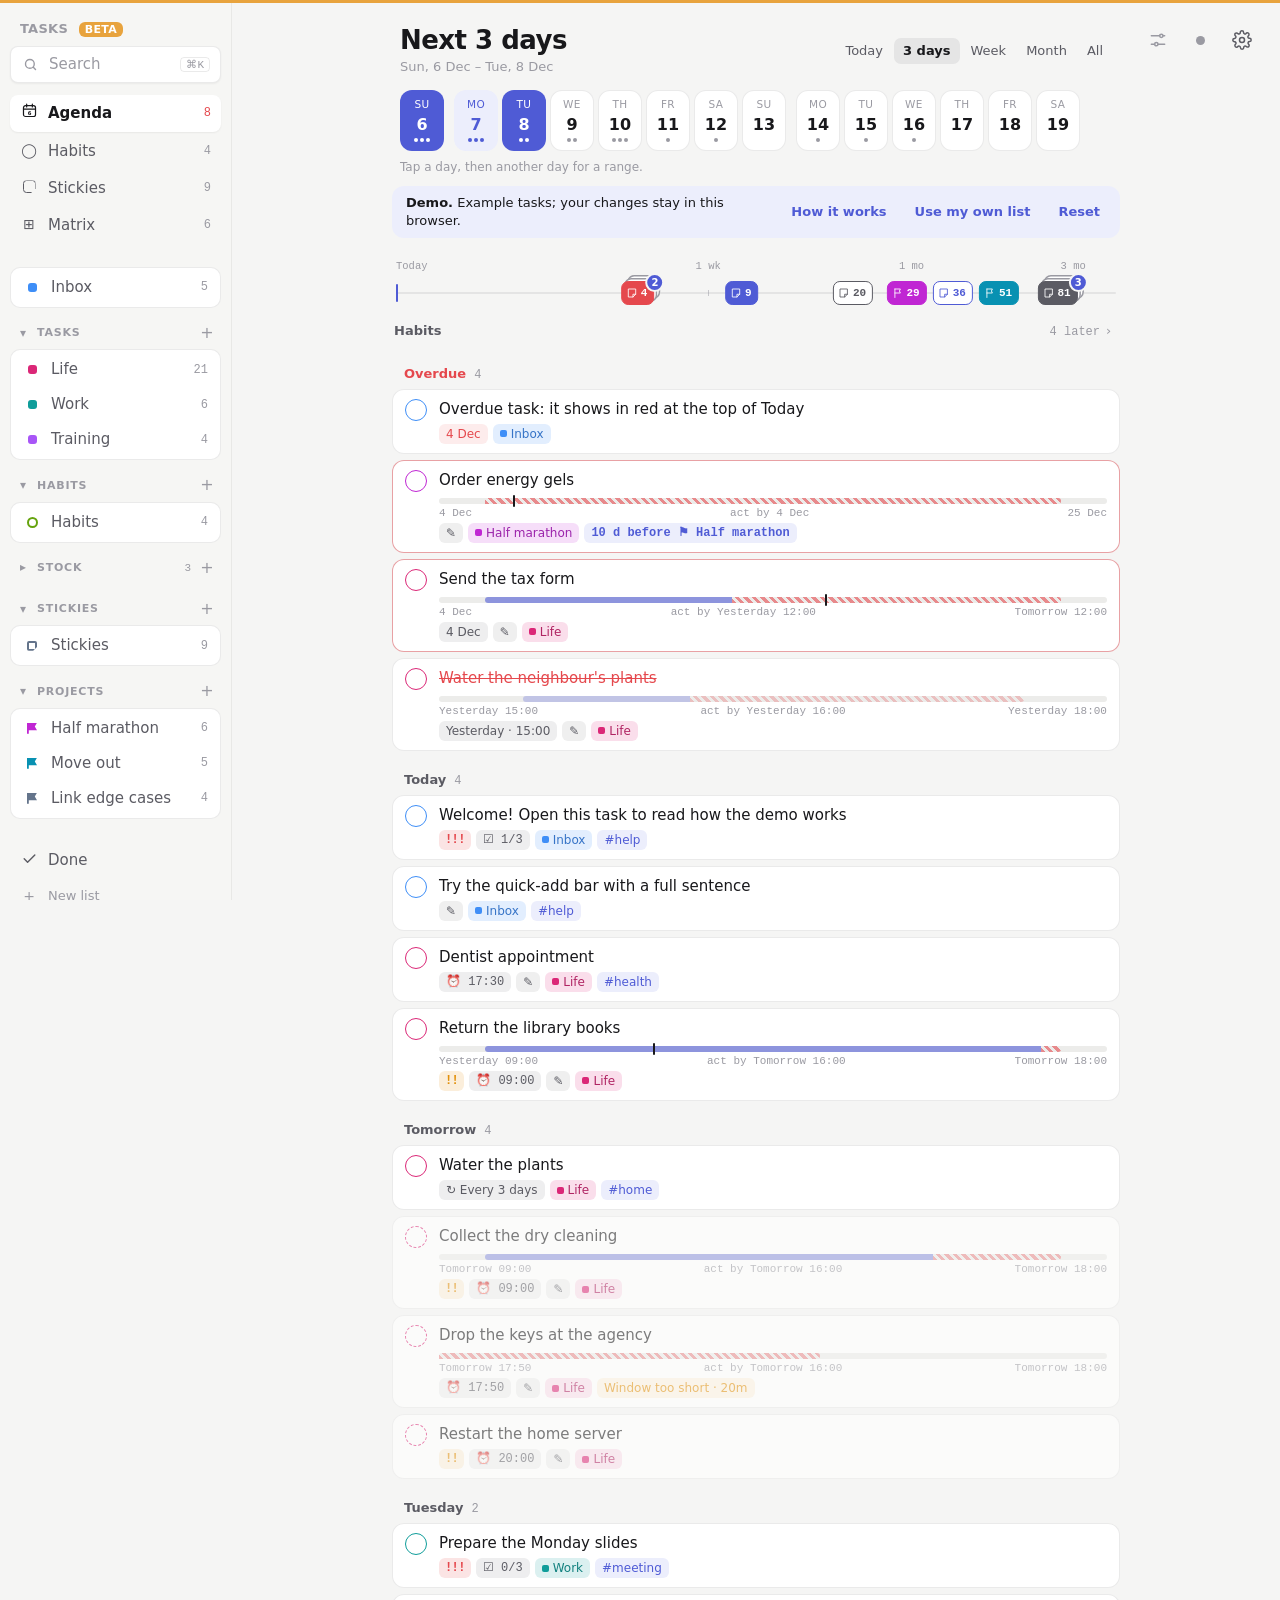
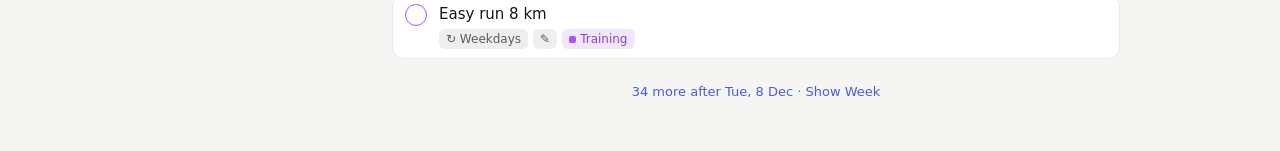
==== commit e3abf317: "Deploy beta 2026-10-20T10:30Z" ====
--- a/beta/index.html
+++ b/beta/index.html
@@ -86,7 +86,7 @@
         </div>
         <div class="set-group">
           <h2>About</h2>
-          <div class="set-card"><div class="set-row"><span>Version</span><span class="set-note mono"><span id="appVersion">beta · 2026-10-17 12:36 · 1cccd76</span></span></div></div>
+          <div class="set-card"><div class="set-row"><span>Version</span><span class="set-note mono"><span id="appVersion">beta · 2026-10-20 12:30 · cec298c</span></span></div></div>
         </div>
       </form>
     </section>
--- a/beta/style.css
+++ b/beta/style.css
@@ -819,9 +819,96 @@
 .nav-grip:hover::after, .nav-grip.drag::after, .nav-grip:focus-visible::after { background: var(--accent); }
 .ng-val { position: absolute; left: 14px; top: var(--gy, 50%); transform: translateY(-50%); padding: 4px 8px; border-radius: 8px; background: var(--ink); color: var(--bg); font: 600 12px var(--mono); font-variant-numeric: tabular-nums; white-space: nowrap; pointer-events: none; box-shadow: var(--shadow); transition: opacity .3s; }
 .ng-val.out { opacity: 0; }
+.rail-grip .ng-val { left: auto; right: 14px; }
 .ng-val[hidden] { display: none; }
 body.resizing, body.resizing * { cursor: col-resize !important; user-select: none; }
 @media (min-width: 761px) {
   html[data-flags~="l34"] .app { grid-template-columns: var(--nav-w, 264px) 1fr; }
   html[data-flags~="l34"] .nav-grip { display: block; }
 }
+
+/* Story L35 (flag L35): the column of Agenda, Habits and Stickies at the center of the window (app.js sets the sizes), and the
+   widget rail in the right gap. The task panel covers the rail and leaves the column in place. W2: a quiet « Edit widgets » button
+   under the last widget; edit mode gives dashed borders, the controls, « + Add widget » and « Done ». */
+.rail, html[data-flags] .rail-grip { display: none; }
+@media (min-width: 1100px) {
+  body.l35 main { max-width: none; width: var(--l35-w); margin: 0 0 0 var(--l35-ml); }
+  body.l35.panel-open .app { padding-right: 0; }
+  body.l35 .strip { overflow-x: hidden; }
+  html body.has-rail .rail-grip { display: block; left: auto; right: calc(var(--rail-w) - 3px); z-index: 8; }
+  body.has-rail .rail { display: flex; flex-direction: column; gap: 12px; position: fixed; top: 0; bottom: 0; right: 0; width: var(--rail-w); overflow-y: auto; overflow-x: hidden; padding: 0 12px 24px; background: var(--bg2); border-left: 1px solid var(--line); border-top: 84px solid var(--bg2); z-index: 4; scrollbar-width: thin; }
+  /* The 84 px top is a border, not padding: a scroll box clips at its padding edge, so a scrolled widget never slides under the top buttons. */
+  /* A wide view: the rail is a 40 px strip and the content leaves room for it; open, the rail covers the content. */
+  body.rail-mini:not(.panel-open) .app { padding-right: 40px; }
+  body.rail-mini:not(.rail-peek) .rail { width: 40px; padding: 0; border-top: 0; }
+  html body.rail-mini:not(.rail-peek) .rail-grip { display: none; }
+  body.rail-peek .rail { z-index: 20; box-shadow: -10px 0 30px rgba(0, 0, 0, .1); }
+  html body.rail-peek .rail-grip { z-index: 21; }
+}
+.rail-strip { flex: 1; display: flex; justify-content: center; padding-top: 84px; color: var(--ink3); font-size: 18px; }
+.rail-strip:hover { color: var(--ink); background: var(--hov); }
+.wg-max { display: flex; align-items: center; gap: 6px; margin-top: 8px; font-size: 12.5px; color: var(--ink3); }
+.wg-max select { font: inherit; color: var(--ink); background: var(--bg2); border: 1px solid var(--bd); border-radius: 6px; padding: 1px 4px; }
+.nav .ico .done-ico { vertical-align: -3px; }
+.wg { background: var(--surf); border: 1px solid var(--bd); border-radius: var(--r); padding: 10px 14px 12px; position: relative; }
+.wg.folded { padding-bottom: 10px; }
+.wg header { display: flex; align-items: center; gap: 6px; min-height: 22px; }
+.wg-h { flex: 1; min-width: 0; text-align: left; font-size: 11px; font-weight: 650; letter-spacing: .07em; text-transform: uppercase; color: var(--ink3); white-space: nowrap; overflow: hidden; text-overflow: ellipsis; }
+.wg-h:hover { color: var(--ink2); }
+.wg-link { font-size: 12.5px; color: var(--accent); padding: 0 2px; }
+.wg-b { margin-top: 8px; display: flex; flex-direction: column; gap: 2px; }
+.wg-row { display: flex; align-items: center; gap: 8px; padding: 4px 4px; margin: 0 -4px; border-radius: 7px; font-size: 13.5px; text-align: left; min-width: 0; }
+.wg-row:hover { background: var(--hov); }
+.wg-row .dot { width: 8px; height: 8px; border-radius: 3px; flex: none; }
+.wg-x { flex: 1; min-width: 0; overflow: hidden; text-overflow: ellipsis; white-space: nowrap; }
+.wg-j, .wg-tm { font: 600 11.5px var(--mono); color: var(--ink2); flex: none; }
+.wg-j.soon { color: var(--amber); }
+.wg-tm.now { color: var(--accent); }
+.wg-tm.past { color: var(--ink3); font-weight: 400; }
+.wg-box { width: 14px; height: 14px; border: 1.5px solid var(--amber); border-radius: 4px; flex: none; }
+.wg-row:hover .wg-box { background: var(--amber-soft); }
+.wg-empty { margin: 0; font-size: 13px; color: var(--ink3); }
+.wg-note { margin: 6px 0 0; font-size: 11.5px; color: var(--ink3); font-style: italic; }
+.wg-habs { display: flex; flex-wrap: wrap; gap: 8px; }
+.wg-hab { width: 38px; height: 38px; border-radius: 50%; border: 1.7px dashed var(--ink3); display: grid; place-items: center; font-size: 17px; background: var(--surf); }
+.wg-hab:hover { border-style: solid; border-color: var(--green); }
+.wg-hab.done { border: 1.7px solid var(--green); background: color-mix(in srgb, var(--green) 18%, var(--surf)); }
+.wg-chg { display: grid; grid-template-columns: auto minmax(0, 1fr) auto; gap: 5px 8px; align-items: baseline; font-size: 12.5px; }
+.wg-who { font: 600 9.5px var(--mono); padding: 1px 5px; border-radius: 4px; background: var(--chip); color: var(--ink2); text-align: center; }
+.wg-who.src-mcp { background: var(--accent-soft); color: var(--accent); }
+.wg-chg .wg-tm { font-weight: 400; color: var(--ink3); font-size: 10.5px; }
+.wg-prog { display: flex; align-items: center; gap: 12px; font-size: 14px; }
+.wg-prog small { display: block; font-size: 12px; color: var(--ink3); }
+.wg-ring { width: 42px; height: 42px; border-radius: 50%; flex: none; background: conic-gradient(var(--green) calc(var(--p) * 1%), var(--bg3) 0); -webkit-mask: radial-gradient(circle, transparent 14px, #000 15px); mask: radial-gradient(circle, transparent 14px, #000 15px); }
+.wg-proj { display: flex; flex-direction: column; gap: 4px; padding: 5px 4px; margin: 0 -4px; border-radius: 7px; text-align: left; }
+.wg-proj:hover { background: var(--hov); }
+.wg-pr { display: flex; align-items: center; gap: 8px; font-size: 13.5px; }
+.wg-pr .dot { width: 8px; height: 8px; border-radius: 2px; background: var(--pc); flex: none; }
+.wg-pb { height: 5px; border-radius: 3px; background: var(--bg3); overflow: hidden; }
+.wg-pb i { display: block; height: 100%; background: var(--pc); border-radius: 3px; }
+.wg-pm { display: flex; justify-content: space-between; font: 10.5px var(--mono); color: var(--ink3); }
+.wg-edit { align-self: center; font-size: 12px; color: var(--ink3); padding: 4px 10px; border-radius: 6px; opacity: .35; transition: opacity .15s, background .15s; }
+.wg-edit:hover, .wg-edit:focus-visible { opacity: 1; background: var(--bg3); color: var(--ink2); }
+.wg-foot { display: flex; gap: 6px; }
+.wg-add { flex: 1; border: 1.5px dashed var(--bd); border-radius: var(--r); padding: 9px; color: var(--ink3); font-size: 13px; }
+.wg-add:hover { color: var(--accent); border-color: var(--accent); }
+.wg-done { padding: 0 14px; border-radius: 10px; background: var(--accent); color: #fff; font-weight: 600; font-size: 13px; }
+.rail.editing .wg { border-style: dashed; border-color: color-mix(in srgb, var(--accent) 45%, var(--bd)); cursor: grab; }
+.wg-ctl { display: flex; gap: 2px; align-items: center; }
+.wg-ctl button, .wg-grip { width: 22px; height: 22px; border-radius: 5px; display: grid; place-items: center; font-size: 12px; color: var(--ink2); }
+.wg-ctl button:hover { background: var(--bg3); color: var(--ink); }
+.wg-ctl button:disabled { opacity: .3; pointer-events: none; }
+.wg-grip { cursor: grab; letter-spacing: -2px; }
+.wg-ctl .wg-rm:hover { background: var(--red-soft); color: var(--red); }
+.wg.drag { opacity: .35; }
+.wg.drop-b::before, .wg.drop-a::after { content: ""; position: absolute; left: 6px; right: 6px; height: 3px; border-radius: 2px; background: var(--accent); }
+.wg.drop-b::before { top: -8px; } .wg.drop-a::after { bottom: -8px; }
+.wg-gal { background: var(--bg); border: 1px solid var(--line); border-radius: var(--r); box-shadow: var(--shadow); padding: 8px; display: flex; flex-direction: column; gap: 2px; }
+.wg-galh { display: flex; justify-content: space-between; font-size: 11px; font-weight: 650; letter-spacing: .07em; text-transform: uppercase; color: var(--ink3); padding: 4px 6px; }
+.wg-gal > button { text-align: left; padding: 6px 8px; border-radius: 7px; font-size: 13px; display: flex; flex-direction: column; }
+.wg-gal > button:hover { background: var(--accent-soft); }
+.wg-gal b { font-weight: 560; }
+.wg-gal b span { font: 400 10px var(--mono); color: var(--ink3); }
+.wg-gal small { color: var(--ink3); font-size: 11.5px; }
+@keyframes wg-wig { 0%, 100% { transform: rotate(-.35deg); } 50% { transform: rotate(.35deg); } }
+@media (prefers-reduced-motion: no-preference) { .rail.editing .wg:not(.drag) { animation: wg-wig .35s ease-in-out infinite; } .rail.editing .wg:nth-child(2n) { animation-delay: -.17s; } }
